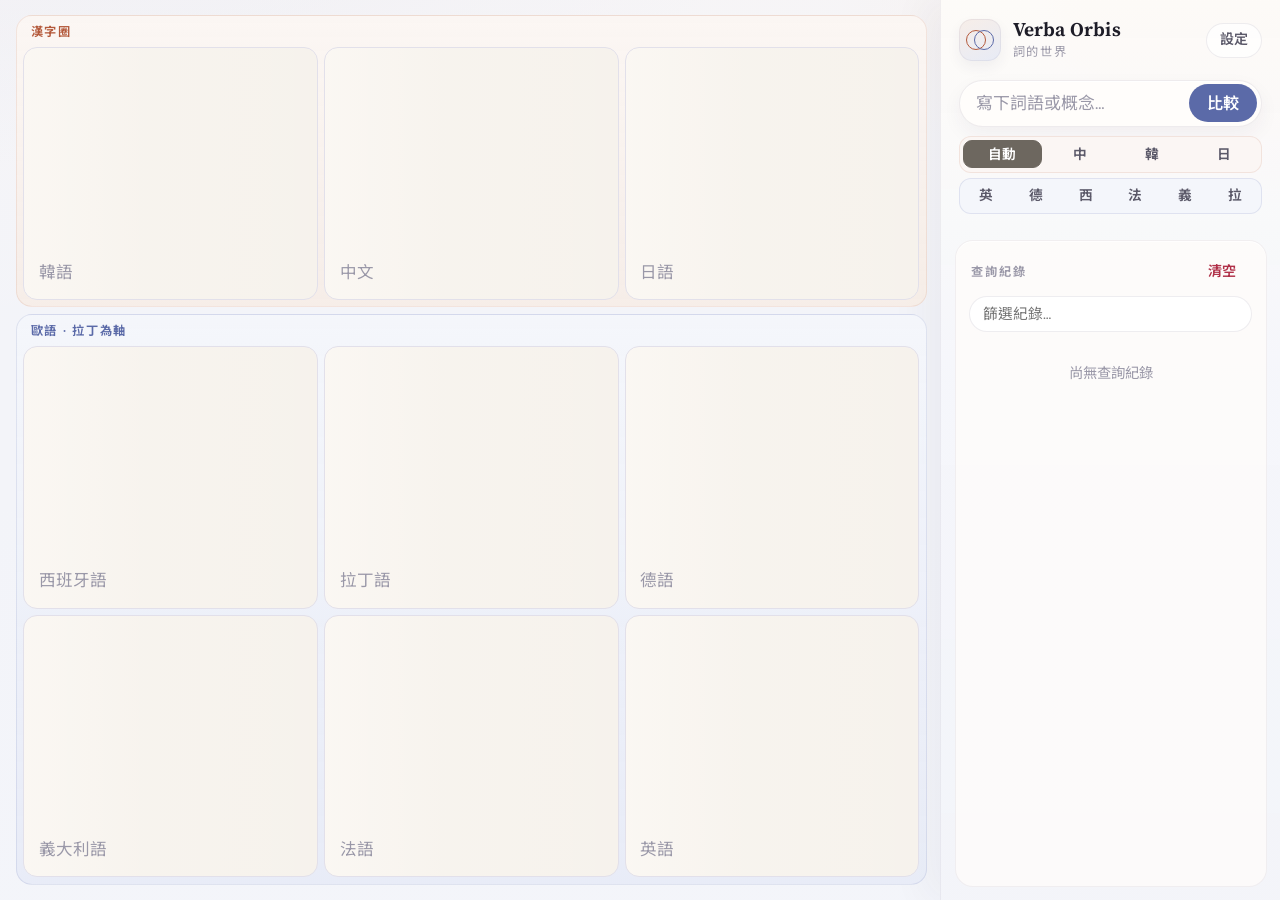
==== index.html @ c2b69187 "Add files via upload" ====
<!DOCTYPE html>
<html lang="zh-TW">
<head>
  <meta charset="UTF-8">
  <meta name="viewport" content="width=device-width, initial-scale=1.0">
  <title>Verba Orbis · 詞的世界</title>
  <meta name="description" content="輸入一個詞或概念，先鎖定義項，再對照中韓日與英德西法義。">
  <link rel="preconnect" href="https://fonts.googleapis.com">
  <link rel="preconnect" href="https://fonts.gstatic.com" crossorigin>
  <link href="https://fonts.googleapis.com/css2?family=DM+Sans:ital,opsz,wght@0,9..40,400;0,9..40,500;0,9..40,600;0,9..40,700;1,9..40,400&family=Source+Serif+4:opsz,wght@8..60,500;8..60,600;8..60,700&family=Noto+Sans+TC:wght@400;500;600;700&family=Noto+Sans+KR:wght@400;500;600&family=Noto+Sans+JP:wght@400;500;600&family=Noto+Serif+TC:wght@600;700&display=swap" rel="stylesheet">
  <link rel="stylesheet" href="css/styles.css">
</head>
<body>
  <div id="app" class="app-shell">
    <div class="workspace">
      <main class="board-pane" id="main-pane" data-stage="idle">
        <div id="empty-stage" class="empty-stage">
          <p class="empty-kicker" data-i18n="app.title">Verba Orbis</p>
          <h1 class="empty-title" data-i18n="hero.title">同一個意思，九種語言怎麼切</h1>
          <p class="empty-desc" data-i18n="hero.desc">右側寫下詞語。先鎖一個義項，再看漢字圈與歐語怎麼切。</p>
        </div>
        <div id="sense-stage" class="sense-stage"></div>
        <div id="zones" class="board">
          <section id="zone-a" class="board-cjk-wrap" aria-label="漢字圈"></section>
          <section id="zone-b" class="board-eu-wrap" aria-label="歐語"></section>
        </div>
      </main>

      <aside class="side-rail" id="history-section">
        <div class="rail-top">
          <div class="brand">
            <div class="brand-mark" aria-hidden="true"></div>
            <div class="brand-text">
              <span class="brand-title" data-i18n="app.title">Verba Orbis</span>
              <span class="brand-sub" data-i18n="app.subtitle">詞的世界</span>
            </div>
          </div>
          <button type="button" class="text-btn" id="settings-btn" data-i18n="nav.settings">設定</button>
        </div>

        <div class="rail-search">
          <div class="query-line">
            <input
              id="query-input"
              class="search-input"
              type="text"
              autocomplete="off"
              spellcheck="false"
              autocapitalize="off"
              data-i18n-placeholder="search.placeholder"
              placeholder="寫下詞語或概念…"
            >
            <button type="button" class="btn-primary" id="compare-btn" data-i18n="search.compare">比較</button>
          </div>
          <div id="lang-chips" class="lang-chips" role="toolbar" aria-label="來源語"></div>
          <p id="lang-hint" class="lang-hint hidden"></p>
          <div id="status-bar" class="status-bar" role="status"></div>
          <div id="sense-dock" class="sense-dock"></div>
        </div>

        <div class="rail-log">
          <div class="history-head">
            <h2 data-i18n="history.title">查詢紀錄</h2>
            <button type="button" class="text-btn danger" id="clear-history" data-i18n="history.clear">清空</button>
          </div>
          <input
            id="history-filter"
            class="history-filter"
            type="search"
            data-i18n-placeholder="history.filter"
            placeholder="篩選單字…"
          >
          <div id="history-list" class="history-list"></div>
        </div>
      </aside>
    </div>
  </div>

  <div id="settings-modal" class="modal-backdrop hidden" role="dialog" aria-modal="true">
    <div class="modal">
      <div class="modal-head">
        <h2 data-i18n="settings.title">設定</h2>
        <button type="button" class="text-btn" id="settings-close">關閉</button>
      </div>

      <div class="modal-section" style="margin-top:0;padding-top:0;border-top:none">
        <h3 data-i18n="settings.ai">AI（自備金鑰）</h3>
        <div class="field">
          <label data-i18n="settings.apiKey">API Key</label>
          <input id="setting-api-key" type="password" autocomplete="off" placeholder="xai-…">
          <div class="hint" data-i18n="settings.apiKeyHint">僅存在本機瀏覽器，不會上傳。</div>
        </div>
        <div class="modal-actions">
          <button type="button" class="btn-ghost" id="btn-copy-radix-key" data-i18n="settings.copyRadixKey">從 Radix Multi 複製金鑰</button>
        </div>
        <div class="field">
          <label data-i18n="settings.baseUrl">Base URL</label>
          <input id="setting-base-url" type="url" placeholder="https://api.x.ai/v1">
        </div>
        <div class="field">
          <label data-i18n="settings.model">Model</label>
          <input id="setting-model" type="text" placeholder="grok-4.6 或 grok-4.5">
          <div class="hint">xAI 常用：<code>grok-4.6</code>、<code>grok-4.5</code>。以 console.x.ai 為準。</div>
        </div>
        <div class="field">
          <label data-i18n="settings.reasoning">推理強度</label>
          <select id="setting-reasoning">
            <option value="low">低（本站預設）</option>
            <option value="medium">中</option>
            <option value="high">高</option>
            <option value="xhigh">極高</option>
          </select>
          <div class="hint" data-i18n="settings.reasoningHint">Grok 4.6 預設高推理；本站預設低，以免筆記又慢又貴。</div>
        </div>
        <div class="field">
          <label data-i18n="settings.ttsVoice">朗讀聲線（xAI TTS）</label>
          <input id="setting-tts-voice" type="text" placeholder="helios">
          <div class="hint" data-i18n="settings.ttsVoiceHint">點「朗讀」時產生語音；同字會快取。</div>
        </div>
        <div class="field">
          <label data-i18n="settings.radixUrl">Radix Multi 網址（可選）</label>
          <input id="setting-radix-url" type="url" placeholder="https://… 或相對路徑">
          <div class="hint" data-i18n="settings.radixUrlHint">填了之後，歐語／韓日卡片可跳去拆形態。第一版不改 Radix。</div>
        </div>
      </div>

      <div class="modal-section">
        <h3 data-i18n="settings.data">資料</h3>
        <p class="hint" data-i18n="settings.historyWarn">紀錄只存在本機，用久了可能變大。可匯出後再清空。</p>
        <label class="check-row">
          <input type="checkbox" id="setting-include-key">
          <span data-i18n="settings.includeKey">匯出時包含 API Key（預設關）</span>
        </label>
        <div class="modal-actions">
          <button type="button" class="btn-ghost" id="btn-export" data-i18n="settings.export">匯出 JSON</button>
          <button type="button" class="btn-ghost" id="btn-import" data-i18n="settings.import">匯入 JSON</button>
          <input id="import-file" type="file" accept="application/json,.json" class="hidden">
        </div>
      </div>

      <div class="modal-actions" style="margin-top:1.25rem">
        <button type="button" class="btn-primary" id="save-settings" style="height:2.5rem">
          <span data-i18n="settings.save">儲存設定</span>
        </button>
      </div>
    </div>
  </div>

  <div id="crop-modal" class="modal-backdrop hidden" role="dialog" aria-modal="true" aria-labelledby="crop-title">
    <div class="modal crop-sheet">
      <div class="modal-head">
        <h2 id="crop-title">裁切背景</h2>
        <button type="button" class="text-btn" id="crop-cancel" data-i18n="crop.cancel">取消</button>
      </div>
      <p class="crop-hint" id="crop-hint" data-i18n="crop.hint">拖曳選框移動，角落拖曳縮放。比例已對齊這張卡。</p>
      <div class="crop-stage" id="crop-stage">
        <img id="crop-image" alt="">
        <div class="crop-box" id="crop-box" hidden>
          <i data-handle="nw"></i>
          <i data-handle="ne"></i>
          <i data-handle="sw"></i>
          <i data-handle="se"></i>
        </div>
      </div>
      <div class="modal-actions crop-actions">
        <button type="button" class="btn-ghost" id="crop-clear" data-i18n="crop.clear">恢復預設</button>
        <button type="button" class="btn-primary" id="crop-apply" data-i18n="crop.apply">套用此裁切</button>
      </div>
    </div>
  </div>

  <script src="config.js"></script>
  <script src="js/i18n.js"></script>
  <script src="js/schema.js"></script>
  <script src="js/storage.js"></script>
  <script src="js/prompts.js"></script>
  <script src="js/ai.js"></script>
  <script src="js/tts.js"></script>
  <script src="js/ui.js"></script>
  <script src="js/crop.js"></script>
  <script src="js/app.js"></script>
</body>
</html>
---- css/styles.css ----
/* Verba Orbis — desk of language notes */

:root {
  --desk: #eef0f6;
  --bg: #f3f4f9;
  --page: #f7f8fc;
  --page-left: #fbf6f3;
  --page-right: #f4f6fb;
  --bg-elevated: #fbfcfe;
  --bg-card: #ffffff;
  --ink: #1e1d28;
  --ink-muted: #5c5a6a;
  --ink-faint: #9a98a8;
  --border: #e2e0ea;
  --border-soft: #eeedf3;
  --accent: #5b6aa8;
  --accent-soft: #e8ebf6;
  --accent-hover: #4a5894;
  --zone-a: #b45a3c;
  --zone-a-bg: #fbf6f3;
  --zone-b: #5b6aa8;
  --zone-b-bg: #f4f6fb;
  --exact: #2f6b48;
  --gap: #b03048;
  --approx: #a06828;
  --split: #6b4ca0;
  --narrower: #3d5c9a;
  --wider: #3d6b68;
  --danger: #b03048;
  --radius: 14px;
  --radius-sm: 10px;
  --rail-w: min(340px, 32vw);
  --shadow: 0 10px 30px rgba(50, 45, 80, 0.07);
  --font: "DM Sans", "Noto Sans TC", "Noto Sans KR", "Noto Sans JP", "Segoe UI", system-ui, sans-serif;
  --font-ui: var(--font);
  --font-display: "Source Serif 4", "Noto Serif TC", "Noto Sans JP", "Noto Sans KR", "PMingLiU", serif;
}

*,
*::before,
*::after {
  box-sizing: border-box;
}

html {
  scroll-behavior: smooth;
  height: 100%;
  font-size: 18px;
}

::selection {
  background: #d9def2;
  color: #1e1d28;
}

body {
  margin: 0;
  height: 100%;
  overflow: hidden;
  font-family: var(--font);
  color: var(--ink);
  background:
    radial-gradient(1200px 500px at 8% -12%, #e8ebf6 0%, transparent 55%),
    radial-gradient(900px 420px at 100% 0%, #f6ebe6 0%, transparent 50%),
    var(--bg);
  line-height: 1.55;
  -webkit-font-smoothing: antialiased;
}

button,
input,
textarea,
select {
  font: inherit;
  color: inherit;
}

button {
  cursor: pointer;
  border: none;
  background: none;
}

a {
  color: var(--accent);
  text-decoration: none;
}

a:hover {
  text-decoration: underline;
}

.app-shell {
  display: flex;
  flex-direction: column;
  height: 100%;
  width: 100%;
  margin: 0;
  overflow: hidden;
  background: transparent;
}

.workspace {
  display: flex;
  flex: 1;
  min-height: 0;
  overflow: hidden;
}

.board-pane {
  flex: 1;
  min-width: 0;
  display: flex;
  flex-direction: column;
  padding: 0.85rem 0.75rem 0.85rem 0.9rem;
  background:
    linear-gradient(180deg, rgba(251, 246, 243, 0.4) 0%, transparent 38%),
    linear-gradient(180deg, transparent 52%, rgba(244, 246, 251, 0.45) 100%);
}

.board-pane[data-stage="idle"] .empty-stage,
.board-pane[data-stage="idle"] .sense-stage,
.board-pane[data-stage="senses"] .empty-stage,
.board-pane[data-stage="senses"] .board,
.board-pane[data-stage="board"] .empty-stage,
.board-pane[data-stage="board"] .sense-stage {
  display: none;
}

.empty-stage {
  flex: 1;
  display: flex;
  flex-direction: column;
  align-items: flex-start;
  justify-content: center;
  min-height: 0;
  padding: 2.2rem 2.4rem 2.8rem;
}

.empty-kicker {
  margin: 0 0 0.85rem;
  font-size: 0.72rem;
  font-weight: 600;
  letter-spacing: 0.16em;
  text-transform: uppercase;
  color: var(--ink-faint);
}

.empty-title {
  margin: 0 0 0.8rem;
  max-width: 12.5em;
  font-family: var(--font-display);
  font-size: clamp(1.85rem, 3.5vw, 2.7rem);
  font-weight: 600;
  line-height: 1.28;
  letter-spacing: 0.01em;
}

.empty-desc {
  margin: 0;
  max-width: 26em;
  color: var(--ink-muted);
  font-size: 1rem;
  line-height: 1.7;
}

.sense-stage {
  flex: 1;
  min-height: 0;
  overflow: auto;
  padding: 1rem 1.15rem 1.35rem;
}

.sense-stage .picker-head {
  margin-bottom: 1rem;
  font-family: var(--font-display);
  font-size: clamp(1.25rem, 2vw, 1.55rem);
  font-weight: 600;
}

.sense-stage .picker-grid {
  display: grid;
  grid-template-columns: repeat(auto-fill, minmax(240px, 1fr));
  gap: 0.85rem;
}

.sense-stage .sense-gloss {
  font-family: var(--font-display);
  font-size: 1.12rem;
  font-weight: 600;
}

.board {
  flex: 1;
  min-height: 0;
  display: flex;
  flex-direction: column;
  gap: 0.4rem;
}

.board-cjk-wrap,
.board-eu-wrap {
  min-height: 0;
  display: flex;
  flex-direction: column;
  position: relative;
  padding: 0.28rem 0.35rem 0.35rem;
  border-radius: 16px;
  border: 1px solid transparent;
  overflow: hidden;
}

.board-cjk-wrap {
  flex: 1;
  background: linear-gradient(180deg, rgba(251, 246, 243, 0.96), rgba(246, 236, 229, 0.88));
  border-color: rgba(180, 90, 60, 0.12);
}

.board-eu-wrap {
  flex: 2;
  background: linear-gradient(180deg, rgba(244, 246, 251, 0.96), rgba(230, 234, 246, 0.88));
  border-color: rgba(91, 106, 168, 0.14);
}

.zone-label {
  flex-shrink: 0;
  padding: 0.1rem 0.4rem 0.28rem;
  font-size: 0.68rem;
  font-weight: 650;
  letter-spacing: 0.14em;
}

.board-cjk-wrap .zone-label {
  color: var(--zone-a);
}

.board-eu-wrap .zone-label {
  color: var(--zone-b);
}

.board-cjk-wrap .board-cjk,
.board-eu-wrap .board-eu {
  flex: 1;
  min-height: 0;
  grid-template-columns: repeat(3, 1fr);
  grid-auto-rows: 1fr;
  gap: 0.35rem;
}

.board .lang-card {
  min-height: 0;
  height: 100%;
  overflow: hidden;
  perspective: 1100px;
}

.board .empty-slot,
.board .skeleton {
  display: flex;
  align-items: flex-end;
  justify-content: flex-start;
  perspective: none;
  cursor: default;
  padding: 0.7rem 0.8rem 0.75rem;
  border: 1px solid var(--border);
  border-radius: var(--radius);
  box-shadow: none;
  background: rgba(255, 255, 255, 0.42);
}

.board .empty-slot .lang-name {
  font-size: 0.92rem;
  color: var(--ink-faint);
}

.retry-b {
  position: absolute;
  top: 0.35rem;
  right: 0.35rem;
  z-index: 2;
}

.side-rail {
  width: var(--rail-w, min(340px, 32vw));
  flex-shrink: 0;
  display: flex;
  flex-direction: column;
  min-height: 0;
  border-left: 1px solid rgba(90, 80, 110, 0.08);
  background:
    linear-gradient(180deg, rgba(253, 251, 248, 0.97) 0%, rgba(246, 247, 251, 0.95) 42%, rgba(243, 244, 249, 0.96) 100%);
  box-shadow: -16px 0 36px rgba(50, 45, 80, 0.045);
}

.rail-top {
  display: flex;
  align-items: center;
  justify-content: space-between;
  gap: 0.5rem;
  padding: 1rem 1rem 0.8rem;
}

.brand {
  display: flex;
  align-items: center;
  gap: 0.65rem;
  min-width: 0;
}

.brand-mark {
  width: 42px;
  height: 42px;
  border-radius: 13px;
  flex-shrink: 0;
  position: relative;
  background: linear-gradient(155deg, #f7eee8 0%, #e7ebf6 100%);
  box-shadow:
    inset 0 0 0 1px rgba(90, 80, 110, 0.08),
    0 6px 14px rgba(50, 45, 80, 0.06);
}

.brand-mark::before,
.brand-mark::after {
  content: "";
  position: absolute;
  top: 11px;
  width: 20px;
  height: 20px;
  border-radius: 50%;
}

.brand-mark::before {
  left: 7px;
  border: 1.5px solid var(--zone-a);
}

.brand-mark::after {
  right: 7px;
  border: 1.5px solid var(--zone-b);
}

.brand-text {
  display: flex;
  flex-direction: column;
  min-width: 0;
}

.brand-title {
  font-family: var(--font-display);
  font-size: 1.08rem;
  font-weight: 650;
  letter-spacing: 0.01em;
  line-height: 1.2;
}

.brand-sub {
  margin-top: 0.12rem;
  font-size: 0.68rem;
  letter-spacing: 0.14em;
  color: var(--ink-faint);
}

.rail-search {
  padding: 0.15rem 1rem 0.85rem;
  flex-shrink: 0;
}

.rail-search .query-line {
  display: flex;
  flex-direction: row;
  align-items: center;
  gap: 0.4rem;
  padding: 0.22rem 0.22rem 0.22rem 0.9rem;
  border-radius: 999px;
}

.rail-search .search-input {
  height: 2.1rem;
  font-size: 0.94rem;
}

.rail-search .btn-primary {
  height: 2.1rem;
  width: auto;
  flex-shrink: 0;
  padding: 0 1rem;
}

.rail-search .lang-chips {
  margin-top: 0.5rem;
}

.rail-search .sense-dock {
  margin: 0.6rem 0 0;
}

.text-btn {
  padding: 0.32rem 0.7rem;
  color: var(--ink-muted);
  font-size: 0.78rem;
  font-weight: 600;
  letter-spacing: 0.02em;
  border-radius: 999px;
  border: 1px solid transparent;
}

.rail-top .text-btn {
  border-color: rgba(90, 80, 110, 0.1);
  background: rgba(255, 255, 255, 0.7);
}

.text-btn:hover {
  color: var(--accent);
  background: var(--accent-soft);
  border-color: transparent;
}

.text-btn.danger {
  color: var(--danger);
}

.text-btn.danger:hover {
  background: #fef2f2;
}

.query-line {
  display: flex;
  align-items: center;
  gap: 0.65rem;
  width: 100%;
  padding: 0.35rem 0.35rem 0.35rem 0.9rem;
  background: #fffdfb;
  border: 1px solid rgba(90, 80, 110, 0.1);
  border-radius: 999px;
  box-shadow:
    inset 0 1px 0 rgba(255, 255, 255, 0.9),
    0 8px 20px rgba(50, 45, 80, 0.05);
}

.query-line:focus-within {
  border-color: rgba(91, 106, 168, 0.42);
  box-shadow: 0 0 0 3px rgba(91, 106, 168, 0.12);
}

.search-input {
  flex: 1;
  min-width: 0;
  height: 2.35rem;
  padding: 0;
  border: none;
  border-radius: 0;
  background: transparent;
  box-shadow: none;
  outline: none;
  font-size: 1.02rem;
}

.search-input:focus {
  border-color: transparent;
  box-shadow: none;
}

.search-input::placeholder {
  color: var(--ink-faint);
}

.btn-primary {
  display: inline-flex;
  align-items: center;
  justify-content: center;
  height: 2.35rem;
  padding: 0 1.1rem;
  border-radius: 999px;
  background: var(--accent);
  color: #fff;
  font-weight: 600;
  font-size: 0.9rem;
  letter-spacing: 0;
  white-space: nowrap;
}

.btn-primary:hover:not(:disabled) {
  background: var(--accent-hover);
}

.btn-primary:disabled {
  opacity: 0.55;
  cursor: not-allowed;
}

.btn-ghost {
  display: inline-flex;
  align-items: center;
  gap: 0.35rem;
  padding: 0.4rem 0.75rem;
  border-radius: 999px;
  color: var(--ink-muted);
  font-size: 0.85rem;
  border: 1px solid var(--border);
  background: var(--bg-card);
}

.btn-ghost:hover {
  background: var(--border-soft);
  color: var(--ink);
}

.btn-danger {
  color: var(--danger);
  border-color: #fecaca;
}

.btn-danger:hover {
  background: #fef2f2;
  color: var(--danger);
}

.lang-chips {
  margin-top: 0.5rem;
}

.chip-board {
  display: flex;
  flex-direction: column;
  gap: 0.28rem;
}

.chip-row {
  display: grid;
  gap: 0.22rem;
  padding: 0.18rem;
  border-radius: 12px;
  border: 1px solid transparent;
}

.chip-row-cjk {
  grid-template-columns: 1.15fr repeat(3, 1fr);
  background: rgba(251, 246, 243, 0.92);
  border-color: rgba(180, 90, 60, 0.12);
}

.chip-row-eu {
  grid-template-columns: repeat(6, 1fr);
  background: rgba(244, 246, 251, 0.92);
  border-color: rgba(91, 106, 168, 0.14);
}

.chip {
  display: inline-flex;
  align-items: center;
  justify-content: center;
  width: 100%;
  min-width: 0;
  padding: 0.34rem 0.12rem;
  border-radius: 9px;
  font-size: 0.76rem;
  font-weight: 650;
  line-height: 1;
  color: var(--ink-muted);
  background: transparent;
  border: 1px solid transparent;
}

.chip-auto {
  letter-spacing: 0.04em;
}

.chip:hover {
  color: var(--ink);
  background: rgba(255, 255, 255, 0.55);
}

.chip.active {
  background: var(--accent);
  color: #fff;
  border-color: var(--accent);
}

.chip-row-cjk .chip.active:not(.chip-auto) {
  background: var(--zone-a);
  border-color: var(--zone-a);
}

.chip-row-cjk .chip-auto.active {
  background: #6d675f;
  border-color: #6d675f;
}

.lang-hint {
  margin: 0.45rem 0 0;
  font-size: 0.78rem;
  color: var(--approx);
}

.status-bar {
  min-height: 0;
  margin: 0.55rem 0 0;
  font-size: 0.8rem;
  line-height: 1.4;
  color: var(--ink-muted);
}

.status-bar:empty {
  display: none;
  margin: 0;
}

.status-bar.error {
  color: var(--danger);
}

.status-bar.success {
  color: var(--accent);
}

.spinner {
  display: inline-block;
  width: 0.9rem;
  height: 0.9rem;
  border: 2px solid var(--border);
  border-top-color: var(--accent);
  border-radius: 50%;
  animation: spin 0.7s linear infinite;
  vertical-align: -0.15em;
  margin-right: 0.35rem;
}

@keyframes spin {
  to { transform: rotate(360deg); }
}

.sense-dock {
  flex-shrink: 0;
}

.picker-head {
  font-size: 0.9rem;
  font-weight: 600;
  margin-bottom: 0.65rem;
}

.picker-grid {
  display: grid;
  gap: 0.7rem;
}

.sense-card {
  background: var(--bg-card);
  border: 1px solid var(--border);
  border-radius: var(--radius);
  padding: 1rem 1.05rem 1.05rem;
  box-shadow: var(--shadow);
  display: flex;
  flex-direction: column;
  gap: 0.35rem;
  cursor: pointer;
}

.sense-card.highlight {
  border-color: var(--accent);
  box-shadow: 0 0 0 3px rgba(61, 74, 138, 0.12);
}

.sense-meta {
  font-size: 0.72rem;
  color: var(--ink-faint);
  letter-spacing: 0.03em;
}

.sense-gloss {
  font-weight: 600;
  line-height: 1.4;
}

.sense-note {
  font-size: 0.82rem;
  color: var(--ink-muted);
  line-height: 1.45;
}

.sense-pick {
  height: 2.2rem;
  margin-top: 0.45rem;
  font-size: 0.8rem;
}

.lock-chip {
  display: flex;
  flex-direction: column;
  align-items: stretch;
  gap: 0.45rem;
  padding: 0.65rem 0.75rem 0.7rem;
  background: #fffdfb;
  border: 1px solid rgba(91, 106, 168, 0.16);
  border-radius: 14px;
  box-shadow: 0 8px 18px rgba(50, 45, 80, 0.04);
}

.lock-copy {
  display: flex;
  flex-direction: column;
  gap: 0.18rem;
  min-width: 0;
}

.lock-kicker {
  font-size: 0.64rem;
  font-weight: 650;
  letter-spacing: 0.12em;
  color: var(--zone-b);
}

.lock-gloss {
  font-family: var(--font-display);
  font-size: 0.92rem;
  font-weight: 600;
  line-height: 1.35;
  color: var(--ink);
}

.lock-actions {
  display: flex;
  gap: 0.35rem;
}

.lock-actions .btn-ghost {
  flex: 1;
  justify-content: center;
  font-size: 0.76rem;
  padding: 0.32rem 0.5rem;
}

.card-grid {
  display: grid;
  gap: 0.75rem;
}

.board-cjk,
.board-eu {
  grid-template-columns: repeat(3, 1fr);
}

.lang-card.hub .card-face {
  box-shadow: 0 0 0 1.5px rgba(91, 106, 168, 0.34), var(--shadow);
  background: rgba(247, 248, 253, 0.96);
}

.lang-card {
  position: relative;
  background: transparent;
  border: none;
  border-radius: var(--radius);
  padding: 0;
  box-shadow: none;
  min-width: 0;
  cursor: pointer;
  animation: cardIn 0.38s ease both;
}

.lang-card.is-flipped {
  z-index: 2;
}

.card-flip {
  position: relative;
  width: 100%;
  height: 100%;
  transform-style: preserve-3d;
  transition: transform 0.62s cubic-bezier(0.22, 0.7, 0.25, 1);
}

.lang-card.is-flipped .card-flip {
  transform: rotateY(180deg);
}

.lang-card:focus {
  outline: none;
}

.lang-card:focus-visible .card-face {
  box-shadow: 0 0 0 2px rgba(91, 106, 168, 0.55), var(--shadow);
}

.lang-card:hover:not(.empty-slot):not(.skeleton):not(.is-flipped) .card-front {
  border-color: rgba(91, 106, 168, 0.32);
}

.card-face {
  position: absolute;
  inset: 0;
  backface-visibility: hidden;
  -webkit-backface-visibility: hidden;
  border-radius: var(--radius);
  border: 1px solid var(--border);
  background: rgba(255, 255, 255, 0.9);
  box-shadow: var(--shadow);
  padding: 0.7rem 0.8rem 0.75rem;
}

.card-front {
  display: flex;
  flex-direction: column;
  transform: rotateY(0deg);
  padding: 0.7rem 0.75rem 0.75rem;
  background:
    linear-gradient(180deg, rgba(255, 255, 255, 0.98) 0%, rgba(248, 249, 253, 0.94) 100%);
}

.board-cjk-wrap .card-front {
  background:
    linear-gradient(165deg, #fffefc 0%, #fbf4ef 100%);
}

.board-eu-wrap .card-front {
  background:
    linear-gradient(165deg, #fdfefe 0%, #eef1f9 100%);
}

.lang-card.has-custom-bg .card-front,
.lang-card.has-custom-bg.empty-slot,
.lang-card.has-custom-bg.skeleton {
  background-color: #f6f2ec;
  background-image:
    linear-gradient(90deg, rgba(255, 252, 249, 0.52) 0%, rgba(255, 252, 249, 0.16) 40%, rgba(255, 255, 255, 0.02) 100%),
    var(--card-bg);
  background-position: left top, center center;
  background-size: auto, cover;
  background-repeat: no-repeat;
}

.lang-card.drop-target {
  z-index: 3;
}

.lang-card.drop-target::after {
  content: "放開以更換背景";
  position: absolute;
  inset: 0;
  z-index: 6;
  display: flex;
  align-items: center;
  justify-content: center;
  padding: 0.6rem;
  border-radius: var(--radius);
  background: rgba(61, 74, 138, 0.42);
  color: #fff;
  font-size: 0.92rem;
  font-weight: 650;
  letter-spacing: 0.04em;
  text-align: center;
  pointer-events: none;
}

.lang-card.drop-target .card-face {
  border-color: var(--accent);
  box-shadow: 0 0 0 2px rgba(91, 106, 168, 0.45);
}

.card-front-top {
  display: flex;
  align-items: center;
  justify-content: space-between;
  gap: 0.4rem;
  min-height: 1.55rem;
  flex-shrink: 0;
  padding-bottom: 0.28rem;
  border-bottom: 1px solid rgba(30, 29, 40, 0.06);
}

.lang-kicker {
  display: inline-flex;
  align-items: center;
  gap: 0.38rem;
  min-width: 0;
}

.lang-mark {
  width: 1.05rem;
  height: 1.05rem;
  flex-shrink: 0;
  display: block;
  color: currentColor;
}

.card-front-top .lang-name {
  margin: 0;
  font-size: 0.68rem;
  font-weight: 650;
  letter-spacing: 0.16em;
  color: var(--ink-faint);
}

.board-cjk-wrap .card-front-top .lang-kicker,
.board-cjk-wrap .card-front-top .lang-name {
  color: var(--zone-a);
}

.board-eu-wrap .card-front-top .lang-kicker,
.board-eu-wrap .card-front-top .lang-name {
  color: var(--zone-b);
}

.card-front-inner {
  flex: 1;
  display: flex;
  flex-direction: column;
  align-items: flex-start;
  justify-content: center;
  text-align: left;
  gap: 0.28rem;
  min-width: 0;
  min-height: 0;
  width: 100%;
  padding: 0.15rem 0.1rem 0.1rem;
}

.card-front-word {
  display: flex;
  flex-direction: column;
  align-items: flex-start;
  gap: 0.18rem;
  min-width: 0;
  width: 100%;
}

.card-front .hw {
  font-size: clamp(1.35rem, 2.15vw, 1.8rem);
  line-height: 1.18;
  letter-spacing: 0.015em;
  text-wrap: balance;
}

.card-front .hanja {
  font-size: 0.95rem;
  line-height: 1.2;
  color: var(--zone-a);
}

.card-front .card-reading {
  margin: 0.12rem 0 0;
  font-size: 0.9rem;
  font-style: italic;
  font-weight: 400;
  letter-spacing: 0.03em;
  color: var(--ink-muted);
}

.card-front-meta {
  display: flex;
  flex-wrap: wrap;
  justify-content: flex-start;
  gap: 0.28rem;
  margin-top: 0.45rem;
  max-width: 100%;
}

.meta-pill {
  display: inline-flex;
  align-items: center;
  padding: 0.14rem 0.48rem;
  border-radius: 999px;
  background: rgba(30, 29, 40, 0.05);
  color: var(--ink-muted);
  font-size: 0.72rem;
  font-weight: 600;
  letter-spacing: 0.02em;
  line-height: 1.2;
}

.board-cjk-wrap .meta-pill {
  background: rgba(180, 90, 60, 0.08);
  color: #7a4634;
}

.board-eu-wrap .meta-pill {
  background: rgba(91, 106, 168, 0.1);
  color: #445086;
}

.card-front .speak-btn {
  width: 1.55rem;
  height: 1.55rem;
  background: transparent;
  border-color: transparent;
  color: var(--ink-faint);
}

.card-front .speak-btn:hover,
.card-front .speak-btn.speaking {
  background: var(--accent-soft);
  border-color: var(--border);
  color: var(--accent);
}

.card-front .speak-btn.speaking {
  background: var(--accent);
  border-color: var(--accent);
  color: #fff;
}

.card-back {
  transform: rotateY(180deg);
  overflow: auto;
  background: #f6f3ec;
  background-image: none;
}

.card-back-inner {
  display: flex;
  flex-direction: column;
  gap: 0.35rem;
  min-height: 100%;
}

.scan-line {
  margin: 0.28rem 0 0.1rem;
  font-size: 0.92rem;
  line-height: 1.4;
  color: var(--ink);
}

.equiv-note {
  margin: 0.1rem 0 0;
  font-size: 0.86rem;
  line-height: 1.4;
  color: var(--ink-muted);
}

.essay-lead {
  margin: 0.35rem 0 0.2rem;
}

.essay-more {
  margin-top: 0.35rem;
}

.essay-more > summary {
  cursor: pointer;
  font-size: 0.78rem;
  color: var(--accent);
  list-style: none;
}

.essay-more > summary::-webkit-details-marker {
  display: none;
}

.card-top {
  display: flex;
  align-items: center;
  justify-content: space-between;
  gap: 0.4rem;
  margin-bottom: 0.25rem;
}

.lang-name {
  font-size: 0.78rem;
  color: var(--ink-faint);
  flex-shrink: 0;
}

.card-headword {
  display: flex;
  flex-wrap: wrap;
  align-items: center;
  justify-content: center;
  gap: 0.28rem 0.4rem;
}

.card-back .lang-name {
  display: block;
  margin-bottom: 0.1rem;
}

.speak-btn {
  display: inline-flex;
  align-items: center;
  justify-content: center;
  gap: 0.28rem;
  flex-shrink: 0;
  align-self: center;
  padding: 0.22rem;
  width: 1.7rem;
  height: 1.7rem;
  border-radius: 999px;
  border: 1px solid var(--border);
  background: var(--accent-soft);
  color: var(--accent);
  font-size: 0.72rem;
  font-weight: 600;
  line-height: 1;
  transition: background 0.15s ease, transform 0.12s ease, box-shadow 0.15s ease;
}

.speak-label {
  display: none;
}

.speak-btn:hover {
  filter: brightness(0.97);
  box-shadow: 0 1px 3px rgba(91, 106, 168, 0.16);
}

.speak-btn:active {
  transform: scale(0.97);
}

.speak-btn.speaking {
  background: var(--accent);
  color: #fff;
  border-color: var(--accent);
}

.speak-btn.loading {
  opacity: 0.85;
  cursor: wait;
}

.speak-btn:disabled {
  cursor: wait;
  opacity: 0.8;
}

.speak-icon {
  width: 0.85rem;
  height: 0.85rem;
  display: inline-block;
  background: currentColor;
  -webkit-mask: url("data:image/svg+xml;utf8,<svg xmlns='http://www.w3.org/2000/svg' viewBox='0 0 24 24'><path fill='black' d='M3 10v4a1 1 0 0 0 1 1h3.2l3.4 2.7a1 1 0 0 0 1.6-.8V7.1a1 1 0 0 0-1.6-.8L7.2 9H4a1 1 0 0 0-1 1zm12.5.1a2.9 2.9 0 0 1 0 3.8l1.4 1.4a4.9 4.9 0 0 0 0-6.6zm2.8-2.8a6.9 6.9 0 0 1 0 9.4l1.4 1.4a8.9 8.9 0 0 0 0-12.2z'/></svg>") center / contain no-repeat;
  mask: url("data:image/svg+xml;utf8,<svg xmlns='http://www.w3.org/2000/svg' viewBox='0 0 24 24'><path fill='black' d='M3 10v4a1 1 0 0 0 1 1h3.2l3.4 2.7a1 1 0 0 0 1.6-.8V7.1a1 1 0 0 0-1.6-.8L7.2 9H4a1 1 0 0 0-1 1zm12.5.1a2.9 2.9 0 0 1 0 3.8l1.4 1.4a4.9 4.9 0 0 0 0-6.6zm2.8-2.8a6.9 6.9 0 0 1 0 9.4l1.4 1.4a8.9 8.9 0 0 0 0-12.2z'/></svg>") center / contain no-repeat;
}

.speak-btn.loading .speak-icon {
  -webkit-mask: none;
  mask: none;
  background: transparent;
  border: 2px solid currentColor;
  border-top-color: transparent;
  border-radius: 50%;
  animation: spin 0.7s linear infinite;
}

.hw {
  font-family: var(--font-display);
  font-size: 1.42rem;
  font-weight: 650;
  line-height: 1.22;
  letter-spacing: 0.01em;
  word-break: break-word;
}

.hanja {
  font-family: var(--font-display);
  font-size: 1rem;
  color: var(--zone-a);
}

.card-reading {
  font-size: 0.92rem;
  color: var(--ink-muted);
  margin: 0.02rem 0 0.04rem;
}

.card-extra {
  font-size: 0.86rem;
  color: var(--ink-faint);
  margin: 0.08rem 0 0;
}

.card-row {
  margin: 0;
}

.card-row .k {
  display: block;
  font-size: 0.76rem;
  font-weight: 600;
  letter-spacing: 0.04em;
  color: var(--ink-faint);
  margin-bottom: 0.12rem;
}

.card-row .v {
  font-size: 0.92rem;
  line-height: 1.45;
  color: var(--ink);
  white-space: pre-wrap;
}

.ff-list {
  margin: 0;
  padding-left: 1.1rem;
}

.ff-list li {
  margin: 0.15rem 0;
}

.muted {
  color: var(--ink-faint);
  font-weight: 400;
}

.card-foot {
  margin-top: 0.28rem;
}

.radix-link {
  font-size: 0.8rem;
  color: var(--accent);
}

.zone-essay {
  margin-top: 0.95rem;
  padding-top: 0.75rem;
  border-top: 1px dashed var(--border);
}

.zone-essay h3 {
  margin: 0 0 0.4rem;
  font-size: 0.86rem;
}

.zone-essay p {
  margin: 0.35rem 0;
  font-size: 0.86rem;
  line-height: 1.6;
}

.shared-hanzi {
  font-size: 1.05rem !important;
  font-weight: 600;
}

.net-row {
  display: flex;
  flex-wrap: wrap;
  align-items: center;
  gap: 0.35rem;
  margin: 0.3rem 0;
  font-size: 0.84rem;
}

.net-row .k {
  font-size: 0.72rem;
  color: var(--ink-faint);
  min-width: 3rem;
}

.net-pill {
  padding: 0.15rem 0.5rem;
  border-radius: 999px;
  background: #fff;
  border: 1px solid var(--border);
  font-size: 0.78rem;
}

.sk-caption {
  font-size: 0.75rem;
  color: var(--ink-faint);
  margin: 0.6rem 0 0;
}

.lang-card.skeleton {
  animation: none;
}

@keyframes cardIn {
  from {
    opacity: 0;
    transform: translateY(6px);
  }
  to {
    opacity: 1;
    transform: none;
  }
}

.rail-log {
  flex: 1;
  min-height: 0;
  display: flex;
  flex-direction: column;
  margin: 0 0.75rem 0.75rem;
  padding: 0.55rem 0.4rem 0.45rem;
  background: rgba(255, 253, 250, 0.72);
  border: 1px solid rgba(90, 80, 110, 0.07);
  border-radius: 18px;
  box-shadow: inset 0 1px 0 rgba(255, 255, 255, 0.8);
}

.history-head {
  display: flex;
  align-items: center;
  justify-content: space-between;
  padding: 0.2rem 0.45rem 0.35rem;
}

.history-head h2 {
  margin: 0;
  font-size: 0.68rem;
  font-weight: 650;
  letter-spacing: 0.16em;
  color: var(--ink-faint);
}

.history-filter {
  margin: 0 0.35rem 0.45rem;
  height: 2rem;
  padding: 0 0.75rem;
  border: 1px solid rgba(90, 80, 110, 0.1);
  border-radius: 999px;
  background: rgba(255, 255, 255, 0.88);
  outline: none;
  font-size: 0.82rem;
}

.history-filter:focus {
  border-color: rgba(91, 106, 168, 0.4);
  box-shadow: 0 0 0 3px rgba(91, 106, 168, 0.1);
}

.history-list {
  flex: 1;
  overflow: auto;
  padding: 0 0.3rem 0.35rem;
}

.history-empty {
  padding: 1.2rem 0.6rem;
  font-size: 0.8rem;
  color: var(--ink-faint);
  text-align: center;
}

.history-item {
  display: flex;
  flex-direction: row;
  align-items: stretch;
  width: 100%;
  padding: 0.35rem 0.3rem 0.35rem 0.55rem;
  border-radius: 12px;
  margin-bottom: 0.22rem;
  border: 1px solid transparent;
}

.history-item:hover {
  background: #fff;
  border-color: rgba(90, 80, 110, 0.08);
}

.history-item.active {
  background: #fff;
  border-color: rgba(91, 106, 168, 0.26);
  box-shadow: 0 6px 16px rgba(50, 45, 80, 0.06);
}

.history-select {
  flex: 1;
  min-width: 0;
  display: flex;
  flex-direction: column;
  align-items: flex-start;
  text-align: left;
  padding: 0.2rem 0.35rem 0.23rem 0.1rem;
  background: transparent;
  border: none;
}

.history-delete {
  flex-shrink: 0;
  align-self: center;
  display: inline-flex;
  align-items: center;
  justify-content: center;
  width: 1.65rem;
  height: 1.65rem;
  margin-left: 0.1rem;
  padding: 0;
  border-radius: 999px;
  color: var(--ink-faint);
  font-size: 1.05rem;
  line-height: 1;
  opacity: 0.45;
}

.history-item:hover .history-delete,
.history-item:focus-within .history-delete,
.history-item.active .history-delete {
  opacity: 1;
}

.history-delete:hover,
.history-delete:focus-visible {
  color: var(--danger);
  background: #fef2f2;
}

.hi-q {
  font-family: var(--font-display);
  font-weight: 650;
  font-size: 0.95rem;
  letter-spacing: 0.01em;
  overflow-wrap: anywhere;
}

.hi-g {
  font-size: 0.74rem;
  color: var(--ink-muted);
  margin-top: 0.14rem;
  line-height: 1.35;
  overflow-wrap: anywhere;
}

@media (hover: none) {
  .history-delete {
    opacity: 0.75;
  }
}

.check-row {
  display: flex;
  align-items: center;
  gap: 0.45rem;
  font-size: 0.82rem;
  color: var(--ink-muted);
  margin: 0.4rem 0 0.6rem;
}

.check-row input {
  width: auto;
}

body.modal-open {
  overflow: hidden;
}

.modal-backdrop {
  position: fixed;
  inset: 0;
  z-index: 1000;
  display: flex;
  align-items: center;
  justify-content: center;
  padding: 1rem;
  background: rgba(28, 25, 23, 0.4);
  backdrop-filter: blur(4px);
}

.modal {
  width: 100%;
  max-width: 460px;
  max-height: min(90vh, 760px);
  overflow: auto;
  background: var(--bg-card);
  border-radius: 18px;
  box-shadow: 0 20px 50px rgba(28, 25, 23, 0.18);
  padding: 1.35rem 1.4rem 1.5rem;
}

.modal-head {
  display: flex;
  align-items: center;
  justify-content: space-between;
  margin-bottom: 1.1rem;
}

.modal-head h2 {
  margin: 0;
  font-size: 1.1rem;
}

.field {
  margin-bottom: 0.9rem;
}

.field label {
  display: block;
  margin-bottom: 0.3rem;
  font-size: 0.8rem;
  font-weight: 500;
  color: var(--ink-muted);
}

.field input,
.field select {
  width: 100%;
  padding: 0.55rem 0.75rem;
  border: 1px solid var(--border);
  border-radius: 10px;
  background: var(--bg);
  outline: none;
}

.field input:focus,
.field select:focus {
  border-color: var(--accent);
  box-shadow: 0 0 0 3px rgba(61, 74, 138, 0.1);
}

.field .hint,
.modal-section > .hint {
  margin-top: 0.3rem;
  font-size: 0.72rem;
  color: var(--ink-faint);
  line-height: 1.4;
}

.modal-section {
  margin-top: 1.15rem;
  padding-top: 1rem;
  border-top: 1px solid var(--border-soft);
}

.modal-section h3 {
  margin: 0 0 0.75rem;
  font-size: 0.8rem;
  font-weight: 600;
  letter-spacing: 0.04em;
  text-transform: uppercase;
  color: var(--ink-faint);
}

.modal-actions {
  display: flex;
  flex-wrap: wrap;
  gap: 0.5rem;
  margin-top: 0.5rem;
}

.hidden {
  display: none !important;
}

.crop-sheet {
  max-width: min(860px, 96vw);
  max-height: min(92vh, 880px);
  display: flex;
  flex-direction: column;
  overflow: hidden;
}

.crop-hint {
  margin: -0.35rem 0 0.75rem;
  font-size: 0.82rem;
  color: var(--ink-muted);
}

.crop-stage {
  position: relative;
  flex: 1;
  min-height: min(52vh, 460px);
  height: min(58vh, 520px);
  overflow: hidden;
  border-radius: 14px;
  background: #1c1917;
  touch-action: none;
  user-select: none;
}

.crop-stage img {
  position: absolute;
  display: block;
  max-width: none;
  pointer-events: none;
}

.crop-box {
  position: absolute;
  box-sizing: border-box;
  border: 2px solid #fff;
  box-shadow: 0 0 0 9999px rgba(12, 10, 9, 0.46);
  cursor: move;
  touch-action: none;
}

.crop-box i {
  position: absolute;
  width: 12px;
  height: 12px;
  background: #fff;
  border-radius: 2px;
  box-shadow: 0 0 0 1px rgba(28, 25, 23, 0.25);
}

.crop-box i[data-handle="nw"] { top: -6px; left: -6px; cursor: nwse-resize; }
.crop-box i[data-handle="ne"] { top: -6px; right: -6px; cursor: nesw-resize; }
.crop-box i[data-handle="sw"] { bottom: -6px; left: -6px; cursor: nesw-resize; }
.crop-box i[data-handle="se"] { bottom: -6px; right: -6px; cursor: nwse-resize; }

.crop-actions {
  margin-top: 1rem;
  justify-content: space-between;
}

@media (max-width: 900px) {
  .workspace {
    flex-direction: column;
  }

  .side-rail {
    width: 100%;
    max-height: 38vh;
    border-left: none;
    border-top: 1px solid var(--border);
  }

  .empty-stage {
    padding: 1.4rem 1.2rem 1.6rem;
  }

  .board-cjk-wrap .board-cjk,
  .board-eu-wrap .board-eu {
    grid-template-columns: repeat(3, 1fr);
  }
}

@media (max-width: 640px) {
  .board-cjk-wrap .board-cjk,
  .board-eu-wrap .board-eu {
    grid-template-columns: 1fr;
  }

  .sense-stage .picker-grid {
    grid-template-columns: 1fr;
  }

  .rail-search .query-line {
    padding-left: 0.7rem;
  }
}

@media (prefers-reduced-motion: reduce) {
  .lang-card,
  .spinner {
    animation: none;
  }

  .card-flip {
    transition: none;
  }
}

@media print {
  .side-rail,
  .lang-chips,
  .btn-ghost,
  .btn-primary,
  .empty-stage,
  .sense-stage {
    display: none !important;
  }

  body,
  .app-shell,
  .board-pane,
  .board {
    overflow: visible;
    height: auto;
    background: #fff;
  }

  .board-pane[data-stage="board"] .board {
    display: flex;
  }
}
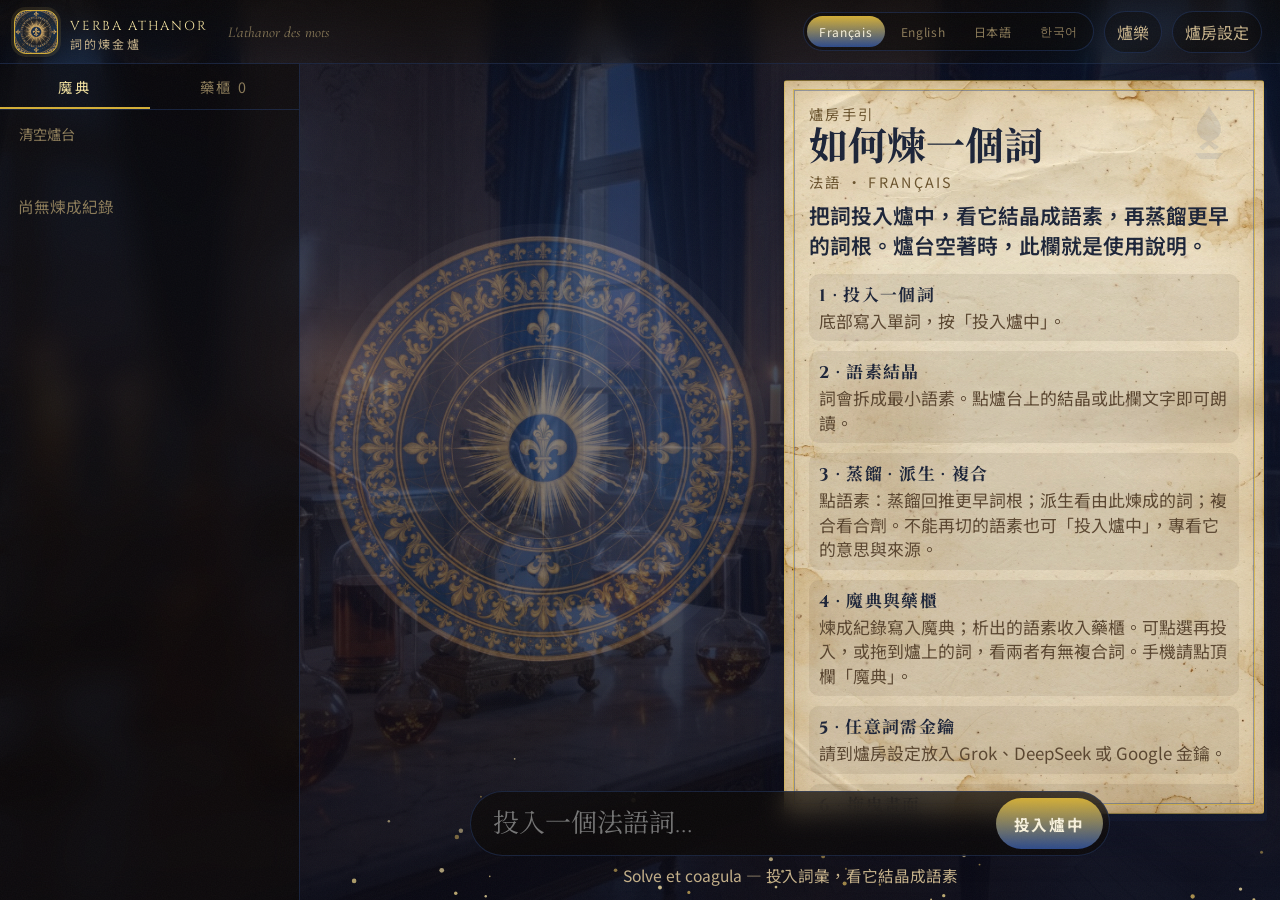
==== commit 13a1898b: "Add files via upload" ====
--- a/index.html
+++ b/index.html
@@ -2,169 +2,306 @@
 <html lang="zh-TW">
 <head>
   <meta charset="UTF-8">
-  <meta name="viewport" content="width=device-width, initial-scale=1.0">
-  <title>Verba Orbis · 詞的世界</title>
-  <meta name="description" content="輸入一個詞或概念，先鎖定義項，再對照中韓日與英德西法義。">
+  <meta name="viewport" content="width=device-width, initial-scale=1, viewport-fit=cover">
+  <title>Verba Athanor · 詞的煉金爐</title>
+  <meta name="description" content="把法語或英語詞投入煉金爐：拆成最小語素，再蒸餾更早的詞根，或看派生與複合。">
+  <link rel="icon" href="img/athanor.jpg">
   <link rel="preconnect" href="https://fonts.googleapis.com">
   <link rel="preconnect" href="https://fonts.gstatic.com" crossorigin>
-  <link href="https://fonts.googleapis.com/css2?family=DM+Sans:ital,opsz,wght@0,9..40,400;0,9..40,500;0,9..40,600;0,9..40,700;1,9..40,400&family=Source+Serif+4:opsz,wght@8..60,500;8..60,600;8..60,700&family=Noto+Sans+TC:wght@400;500;600;700&family=Noto+Sans+KR:wght@400;500;600&family=Noto+Sans+JP:wght@400;500;600&family=Noto+Serif+TC:wght@600;700&display=swap" rel="stylesheet">
+  <link href="https://fonts.googleapis.com/css2?family=Cinzel:wght@500;700&family=Cormorant+Garamond:ital,wght@0,500;0,700;1,500&family=Noto+Sans+JP:wght@400;500;600&family=Noto+Sans+KR:wght@400;500;600&family=Noto+Sans+TC:wght@400;500;600&family=Noto+Serif+JP:wght@500;700&family=Noto+Serif+KR:wght@500;700&family=Noto+Serif+TC:wght@500;700&display=swap" rel="stylesheet">
   <link rel="stylesheet" href="css/styles.css">
 </head>
 <body>
-  <div id="app" class="app-shell">
+  <div id="app" class="app theme-fleur">
+    <header class="topbar">
+      <div class="brand">
+        <div class="brand-mark" aria-hidden="true"></div>
+        <div>
+          <span class="brand-title" data-i18n="app.title">Verba Athanor</span>
+          <span class="brand-sub" data-i18n="app.subtitle">詞的煉金爐</span>
+        </div>
+        <span class="brand-tag" data-i18n="app.tag">L'athanor des mots</span>
+      </div>
+      <div class="header-actions">
+        <button type="button" class="icon-btn rail-toggle" id="rail-toggle" aria-expanded="false" data-i18n="rail.grimoire">魔典</button>
+        <button type="button" class="icon-btn" id="ambient-btn" title="爐火氛圍樂" aria-pressed="true">爐樂</button>
+        <button type="button" class="icon-btn" id="settings-btn"><span class="btn-full" data-i18n="settings.title">爐房設定</span><span class="btn-short" data-i18n="settings.short">設定</span></button>
+      </div>
+      <div id="lang-switch" class="lang-switch" role="tablist" aria-label="語言專案">
+        <button type="button" class="is-on" data-lang="fr"><span class="lang-full">Français</span><span class="lang-short">FR</span></button>
+        <button type="button" data-lang="en"><span class="lang-full">English</span><span class="lang-short">EN</span></button>
+        <button type="button" data-lang="ja"><span class="lang-full">日本語</span><span class="lang-short">JA</span></button>
+        <button type="button" data-lang="ko"><span class="lang-full">한국어</span><span class="lang-short">KO</span></button>
+      </div>
+    </header>
+
     <div class="workspace">
-      <main class="board-pane" id="main-pane" data-stage="idle">
-        <div id="empty-stage" class="empty-stage">
-          <p class="empty-kicker" data-i18n="app.title">Verba Orbis</p>
-          <h1 class="empty-title" data-i18n="hero.title">同一個意思，九種語言怎麼切</h1>
-          <p class="empty-desc" data-i18n="hero.desc">右側寫下詞語。先鎖一個義項，再看漢字圈與歐語怎麼切。</p>
-        </div>
-        <div id="sense-stage" class="sense-stage"></div>
-        <div id="zones" class="board">
-          <section id="zone-a" class="board-cjk-wrap" aria-label="漢字圈"></section>
-          <section id="zone-b" class="board-eu-wrap" aria-label="歐語"></section>
-        </div>
-      </main>
-
-      <aside class="side-rail" id="history-section">
-        <div class="rail-top">
-          <div class="brand">
-            <div class="brand-mark" aria-hidden="true"></div>
-            <div class="brand-text">
-              <span class="brand-title" data-i18n="app.title">Verba Orbis</span>
-              <span class="brand-sub" data-i18n="app.subtitle">詞的世界</span>
-            </div>
+      <div id="rail-scrim" class="rail-scrim" hidden></div>
+      <aside class="side-rail">
+        <div id="rail-tabs" class="rail-tabs">
+          <button type="button" class="is-on" data-tab="grimoire" data-i18n="rail.grimoire">魔典</button>
+          <button type="button" data-tab="cabinet">
+            <span data-i18n="rail.cabinet">藥櫃</span>
+            <span id="cabinet-count">0</span>
+          </button>
+        </div>
+        <div class="rail-tools">
+          <button type="button" class="btn-ghost" id="clear-graph" data-i18n="rail.clearGraph">清空爐台</button>
+        </div>
+        <div id="grimoire-pane" class="rail-pane">
+          <div id="grimoire-list"></div>
+        </div>
+        <div id="cabinet-pane" class="rail-pane hidden">
+          <div id="cabinet-list"></div>
+        </div>
+      </aside>
+
+      <main class="stage-wrap">
+        <div id="stage" class="stage is-idle">
+          <div class="circle-art" aria-hidden="true"></div>
+          <div class="stage-vignette"></div>
+          <canvas id="fx"></canvas>
+          <div id="world">
+            <svg id="links" xmlns="http://www.w3.org/2000/svg"></svg>
+            <div id="nodes"></div>
           </div>
-          <button type="button" class="text-btn" id="settings-btn" data-i18n="nav.settings">設定</button>
-        </div>
-
-        <div class="rail-search">
-          <div class="query-line">
+          <p id="idle-hint" class="idle-hint">Solve et coagula</p>
+          <div id="crucible" class="crucible hidden">
+            <div class="crucible-core"></div>
+            <p class="crucible-hint">Solve et coagula</p>
+          </div>
+        </div>
+
+        <aside id="inspector" class="inspector" data-skin="parchment">
+          <div class="insp-rod insp-rod-top" aria-hidden="true"></div>
+          <span class="insp-knob insp-knob-l insp-knob-t" aria-hidden="true"></span>
+          <span class="insp-knob insp-knob-r insp-knob-t" aria-hidden="true"></span>
+          <button type="button" class="insp-grab" id="insp-grab" aria-expanded="false" aria-controls="inspector-body" data-i18n-aria="inspector.sheetToggle"></button>
+          <div class="insp-silk insp-silk-top" aria-hidden="true"></div>
+          <div class="insp-mount">
+            <div id="sheet-tabs" class="sheet-tabs" role="tablist" hidden></div>
+            <div id="inspector-body" class="inspector-body"></div>
+          </div>
+          <div class="insp-silk insp-silk-bot" aria-hidden="true"></div>
+          <div class="insp-rod insp-rod-bot" aria-hidden="true"></div>
+          <span class="insp-knob insp-knob-l insp-knob-b" aria-hidden="true"></span>
+          <span class="insp-knob insp-knob-r insp-knob-b" aria-hidden="true"></span>
+        </aside>
+
+        <div class="cast-dock">
+          <form id="cast-form" class="cast-bar">
             <input
-              id="query-input"
-              class="search-input"
+              id="word-input"
               type="text"
               autocomplete="off"
               spellcheck="false"
               autocapitalize="off"
-              data-i18n-placeholder="search.placeholder"
-              placeholder="寫下詞語或概念…"
+              data-i18n-placeholder="cast.placeholder"
+              placeholder="投入一個詞…"
             >
-            <button type="button" class="btn-primary" id="compare-btn" data-i18n="search.compare">比較</button>
-          </div>
-          <div id="lang-chips" class="lang-chips" role="toolbar" aria-label="來源語"></div>
-          <p id="lang-hint" class="lang-hint hidden"></p>
-          <div id="status-bar" class="status-bar" role="status"></div>
-          <div id="sense-dock" class="sense-dock"></div>
-        </div>
-
-        <div class="rail-log">
-          <div class="history-head">
-            <h2 data-i18n="history.title">查詢紀錄</h2>
-            <button type="button" class="text-btn danger" id="clear-history" data-i18n="history.clear">清空</button>
-          </div>
-          <input
-            id="history-filter"
-            class="history-filter"
-            type="search"
-            data-i18n-placeholder="history.filter"
-            placeholder="篩選單字…"
-          >
-          <div id="history-list" class="history-list"></div>
-        </div>
-      </aside>
+            <button type="submit" class="btn-cast" id="cast-btn">
+              <span class="cast-full" data-i18n="cast.submit">投入爐中</span>
+              <span class="cast-short" data-i18n="cast.submitShort">投入</span>
+            </button>
+          </form>
+          <div id="status" class="status" role="status"></div>
+        </div>
+      </main>
     </div>
   </div>
 
-  <div id="settings-modal" class="modal-backdrop hidden" role="dialog" aria-modal="true">
-    <div class="modal">
-      <div class="modal-head">
-        <h2 data-i18n="settings.title">設定</h2>
-        <button type="button" class="text-btn" id="settings-close">關閉</button>
-      </div>
-
-      <div class="modal-section" style="margin-top:0;padding-top:0;border-top:none">
-        <h3 data-i18n="settings.ai">AI（自備金鑰）</h3>
-        <div class="field">
-          <label data-i18n="settings.apiKey">API Key</label>
-          <input id="setting-api-key" type="password" autocomplete="off" placeholder="xai-…">
-          <div class="hint" data-i18n="settings.apiKeyHint">僅存在本機瀏覽器，不會上傳。</div>
-        </div>
-        <div class="modal-actions">
-          <button type="button" class="btn-ghost" id="btn-copy-radix-key" data-i18n="settings.copyRadixKey">從 Radix Multi 複製金鑰</button>
-        </div>
-        <div class="field">
-          <label data-i18n="settings.baseUrl">Base URL</label>
-          <input id="setting-base-url" type="url" placeholder="https://api.x.ai/v1">
-        </div>
-        <div class="field">
-          <label data-i18n="settings.model">Model</label>
-          <input id="setting-model" type="text" placeholder="grok-4.6 或 grok-4.5">
-          <div class="hint">xAI 常用：<code>grok-4.6</code>、<code>grok-4.5</code>。以 console.x.ai 為準。</div>
-        </div>
-        <div class="field">
-          <label data-i18n="settings.reasoning">推理強度</label>
-          <select id="setting-reasoning">
-            <option value="low">低（本站預設）</option>
-            <option value="medium">中</option>
-            <option value="high">高</option>
-            <option value="xhigh">極高</option>
-          </select>
-          <div class="hint" data-i18n="settings.reasoningHint">Grok 4.6 預設高推理；本站預設低，以免筆記又慢又貴。</div>
-        </div>
-        <div class="field">
-          <label data-i18n="settings.ttsVoice">朗讀聲線（xAI TTS）</label>
-          <input id="setting-tts-voice" type="text" placeholder="helios">
-          <div class="hint" data-i18n="settings.ttsVoiceHint">點「朗讀」時產生語音；同字會快取。</div>
-        </div>
-        <div class="field">
-          <label data-i18n="settings.radixUrl">Radix Multi 網址（可選）</label>
-          <input id="setting-radix-url" type="url" placeholder="https://… 或相對路徑">
-          <div class="hint" data-i18n="settings.radixUrlHint">填了之後，歐語／韓日卡片可跳去拆形態。第一版不改 Radix。</div>
-        </div>
-      </div>
-
-      <div class="modal-section">
-        <h3 data-i18n="settings.data">資料</h3>
-        <p class="hint" data-i18n="settings.historyWarn">紀錄只存在本機，用久了可能變大。可匯出後再清空。</p>
-        <label class="check-row">
-          <input type="checkbox" id="setting-include-key">
-          <span data-i18n="settings.includeKey">匯出時包含 API Key（預設關）</span>
-        </label>
-        <div class="modal-actions">
-          <button type="button" class="btn-ghost" id="btn-export" data-i18n="settings.export">匯出 JSON</button>
-          <button type="button" class="btn-ghost" id="btn-import" data-i18n="settings.import">匯入 JSON</button>
-          <input id="import-file" type="file" accept="application/json,.json" class="hidden">
-        </div>
-      </div>
-
-      <div class="modal-actions" style="margin-top:1.25rem">
-        <button type="button" class="btn-primary" id="save-settings" style="height:2.5rem">
-          <span data-i18n="settings.save">儲存設定</span>
-        </button>
-      </div>
-    </div>
-  </div>
-
-  <div id="crop-modal" class="modal-backdrop hidden" role="dialog" aria-modal="true" aria-labelledby="crop-title">
-    <div class="modal crop-sheet">
-      <div class="modal-head">
-        <h2 id="crop-title">裁切背景</h2>
-        <button type="button" class="text-btn" id="crop-cancel" data-i18n="crop.cancel">取消</button>
-      </div>
-      <p class="crop-hint" id="crop-hint" data-i18n="crop.hint">拖曳選框移動，角落拖曳縮放。比例已對齊這張卡。</p>
-      <div class="crop-stage" id="crop-stage">
-        <img id="crop-image" alt="">
-        <div class="crop-box" id="crop-box" hidden>
-          <i data-handle="nw"></i>
-          <i data-handle="ne"></i>
-          <i data-handle="sw"></i>
-          <i data-handle="se"></i>
-        </div>
-      </div>
-      <div class="modal-actions crop-actions">
-        <button type="button" class="btn-ghost" id="crop-clear" data-i18n="crop.clear">恢復預設</button>
-        <button type="button" class="btn-primary" id="crop-apply" data-i18n="crop.apply">套用此裁切</button>
+  <audio id="furnace-bed" loop preload="auto" src="audio/alchemists-dawn.mp3"></audio>
+
+  <div id="toast" class="toast" role="status"></div>
+  <div id="cab-ghost" aria-hidden="true"></div>
+
+  <div id="settings-overlay" class="modal-backdrop settings-backdrop hidden" role="dialog" aria-modal="true" aria-labelledby="settings-title">
+    <div class="modal settings-modal">
+      <header class="settings-head">
+        <div class="settings-title-row">
+          <h2 id="settings-title" data-i18n="settings.title">爐房設定</h2>
+          <p class="settings-kicker" data-i18n="settings.kicker">用左側索引標籤切換各項功能</p>
+        </div>
+        <button type="button" class="icon-btn settings-x" data-settings-close data-i18n-aria="settings.close" aria-label="關閉">×</button>
+      </header>
+      <div class="settings-layout">
+        <div id="settings-tabs" class="settings-tabs" role="tablist" aria-orientation="vertical" data-i18n-aria="settings.tabsLabel" aria-label="設定分類">
+          <button type="button" class="is-on" role="tab" id="set-tab-api" aria-selected="true" aria-controls="set-pane-api" data-set-tab="api" tabindex="0">
+            <span class="set-tab-name" data-i18n="settings.tabApi">煉金爐</span>
+            <span class="set-tab-hint" data-i18n="settings.tabApiHint">供應商、金鑰與模型</span>
+          </button>
+          <button type="button" role="tab" id="set-tab-voice" aria-selected="false" aria-controls="set-pane-voice" data-set-tab="voice" tabindex="-1">
+            <span class="set-tab-name" data-i18n="settings.tabVoice">朗讀</span>
+            <span class="set-tab-hint" data-i18n="settings.tabVoiceHint">點擊朗讀與聲線</span>
+          </button>
+          <button type="button" role="tab" id="set-tab-display" aria-selected="false" aria-controls="set-pane-display" data-set-tab="display" tabindex="-1">
+            <span class="set-tab-name" data-i18n="settings.tabDisplay">畫面</span>
+            <span class="set-tab-hint" data-i18n="settings.tabDisplayHint">文字大小</span>
+          </button>
+          <button type="button" role="tab" id="set-tab-audio" aria-selected="false" aria-controls="set-pane-audio" data-set-tab="audio" tabindex="-1">
+            <span class="set-tab-name" data-i18n="settings.tabAudio">音效</span>
+            <span class="set-tab-hint" data-i18n="settings.tabAudioHint">爐樂與煉金音效</span>
+          </button>
+          <button type="button" role="tab" id="set-tab-grimoire" aria-selected="false" aria-controls="set-pane-grimoire" data-set-tab="grimoire" tabindex="-1">
+            <span class="set-tab-name" data-i18n="settings.tabGrimoire">魔典</span>
+            <span class="set-tab-hint" data-i18n="settings.tabGrimoireHint">煉成紀錄</span>
+          </button>
+        </div>
+        <div class="settings-body">
+          <section id="set-pane-api" class="settings-pane" data-set-pane="api" role="tabpanel" aria-labelledby="set-tab-api">
+            <header class="pane-head">
+              <h3 data-i18n="settings.tabApi">煉金爐</h3>
+              <p data-i18n="settings.paneApiLead">選供應商、貼上金鑰並指定模型。三家金鑰分開保存在本機，不會寫進檔案。</p>
+            </header>
+            <div class="settings-split">
+              <div class="settings-card">
+                <div class="field">
+                  <label data-i18n="settings.provider">煉金爐供應商</label>
+                  <div id="provider-row" class="provider-row" role="tablist">
+                    <button type="button" class="provider-btn is-on" data-provider="grok">Grok</button>
+                    <button type="button" class="provider-btn" data-provider="deepseek">DeepSeek</button>
+                    <button type="button" class="provider-btn" data-provider="google">Google</button>
+                  </div>
+                  <div id="provider-hint" class="hint">xAI · console.x.ai</div>
+                </div>
+                <div class="field">
+                  <label for="set-key" data-i18n="settings.apiKey">API Key</label>
+                  <input id="set-key" type="password" autocomplete="off" placeholder="xai-…">
+                  <div class="hint" data-i18n="settings.apiKeyHint">三家金鑰分開保存。只存在本機，不會寫進檔案。</div>
+                </div>
+                <div class="field field-actions">
+                  <button type="button" class="icon-btn" id="copy-radix" data-i18n="settings.copyRadix">從 Radix Multi 複製金鑰</button>
+                </div>
+              </div>
+              <div class="settings-card">
+                <div class="settings-grid">
+                  <div class="field">
+                    <label for="set-model" data-i18n="settings.model">模型</label>
+                    <input id="set-model" type="text" list="model-presets" placeholder="grok-4.6">
+                    <datalist id="model-presets"></datalist>
+                  </div>
+                  <div class="field">
+                    <label for="set-effort" data-i18n="settings.effort">推理強度</label>
+                    <select id="set-effort">
+                      <option value="low" data-i18n="settings.effortLow">低（建議）</option>
+                      <option value="medium" data-i18n="settings.effortMed">中</option>
+                      <option value="high" data-i18n="settings.effortHigh">高</option>
+                    </select>
+                  </div>
+                </div>
+                <div class="field">
+                  <label for="set-base" data-i18n="settings.baseUrl">Base URL</label>
+                  <input id="set-base" type="text" placeholder="https://api.x.ai/v1">
+                </div>
+              </div>
+            </div>
+          </section>
+          <section id="set-pane-voice" class="settings-pane hidden" data-set-pane="voice" role="tabpanel" aria-labelledby="set-tab-voice" hidden>
+            <header class="pane-head">
+              <h3 data-i18n="settings.tabVoice">朗讀</h3>
+              <p data-i18n="settings.paneVoiceLead">點爐台上的詞或語素時，可用瀏覽器聲線或 Grok TTS 朗讀。</p>
+            </header>
+            <div class="settings-split">
+              <div class="settings-card">
+                <div class="field">
+                  <label class="check-row">
+                    <input id="set-click-speak" type="checkbox" checked>
+                    <span data-i18n="settings.clickSpeak">點擊詞彙時朗讀</span>
+                  </label>
+                  <div class="hint" data-i18n="settings.clickSpeakHint">羊皮紙上的朗讀鈕仍可隨時點。</div>
+                </div>
+              </div>
+              <div class="settings-card">
+                <div class="field">
+                  <label for="set-tts-engine" data-i18n="settings.ttsEngine">朗讀引擎</label>
+                  <select id="set-tts-engine">
+                    <option value="browser" data-i18n="settings.ttsBrowser">瀏覽器聲線（依法／英／日／韓語專案）</option>
+                    <option value="grok" data-i18n="settings.ttsGrok">Grok TTS（需 xAI 金鑰）</option>
+                  </select>
+                </div>
+              </div>
+            </div>
+          </section>
+          <section id="set-pane-display" class="settings-pane hidden" data-set-pane="display" role="tabpanel" aria-labelledby="set-tab-display" hidden>
+            <header class="pane-head">
+              <h3 data-i18n="settings.tabDisplay">畫面</h3>
+              <p data-i18n="settings.paneDisplayLead">即時調整羊皮紙、語素與魔典字級，保存後記住。</p>
+            </header>
+            <div class="settings-card">
+              <div class="field">
+                <label for="set-font-scale" data-i18n="settings.fontScale">文字大小</label>
+                <div class="font-scale-row" role="group" aria-label="文字大小預設">
+                  <button type="button" class="font-preset" data-font-preset="0.85" data-i18n="settings.fontS">小</button>
+                  <button type="button" class="font-preset is-on" data-font-preset="1" data-i18n="settings.fontM">中</button>
+                  <button type="button" class="font-preset" data-font-preset="1.2" data-i18n="settings.fontL">大</button>
+                  <button type="button" class="font-preset" data-font-preset="1.4" data-i18n="settings.fontXl">特大</button>
+                </div>
+                <div class="font-scale-meter">
+                  <input id="set-font-scale" type="range" min="80" max="150" step="5" value="100">
+                  <output id="font-scale-value" for="set-font-scale">100%</output>
+                </div>
+                <div class="font-preview" aria-hidden="true">
+                  <span class="font-preview-word">incroyable</span>
+                  <span class="font-preview-gloss" data-i18n="settings.fontPreviewGloss">難以置信的 · 語素結晶</span>
+                </div>
+              </div>
+            </div>
+          </section>
+          <section id="set-pane-audio" class="settings-pane hidden" data-set-pane="audio" role="tabpanel" aria-labelledby="set-tab-audio" hidden>
+            <header class="pane-head">
+              <h3 data-i18n="settings.tabAudio">音效</h3>
+              <p data-i18n="settings.paneAudioLead">爐火氛圍樂與煉金操作音效可分開開關與調音量。</p>
+            </header>
+            <div class="settings-split">
+              <div class="settings-card">
+                <div class="field">
+                  <label class="check-row">
+                    <input id="set-ambient" type="checkbox" checked>
+                    <span data-i18n="settings.ambient">爐火氛圍樂</span>
+                  </label>
+                </div>
+                <div class="field">
+                  <label for="set-ambient-vol" data-i18n="settings.ambientVol">氛圍音量</label>
+                  <div class="vol-row">
+                    <input id="set-ambient-vol" type="range" min="0" max="100" value="55">
+                    <output id="ambient-vol-value" for="set-ambient-vol">55%</output>
+                  </div>
+                </div>
+              </div>
+              <div class="settings-card">
+                <div class="field">
+                  <label class="check-row">
+                    <input id="set-sfx" type="checkbox" checked>
+                    <span data-i18n="settings.sfx">煉金音效</span>
+                  </label>
+                </div>
+                <div class="field">
+                  <label for="set-sfx-vol" data-i18n="settings.sfxVol">音效音量</label>
+                  <div class="vol-row">
+                    <input id="set-sfx-vol" type="range" min="0" max="100" value="55">
+                    <output id="sfx-vol-value" for="set-sfx-vol">55%</output>
+                  </div>
+                </div>
+              </div>
+            </div>
+          </section>
+          <section id="set-pane-grimoire" class="settings-pane hidden" data-set-pane="grimoire" role="tabpanel" aria-labelledby="set-tab-grimoire" hidden>
+            <header class="pane-head">
+              <h3 data-i18n="settings.tabGrimoire">魔典</h3>
+              <p data-i18n="settings.paneGrimoireLead">各語言分開保存。主介面可單筆刪除；此處一次清空該語言的全部煉成紀錄。</p>
+            </header>
+            <div class="settings-card">
+              <div id="grim-lang-list" class="grim-lang-list"></div>
+              <div class="field field-actions">
+                <button type="button" class="icon-btn" id="clear-all-history" data-i18n="settings.clearAllLangs">清空全部語言</button>
+              </div>
+            </div>
+          </section>
+        </div>
+      </div>
+      <div class="modal-actions">
+        <button type="button" class="icon-btn" id="settings-close" data-settings-close data-i18n="settings.close">關閉</button>
+        <button type="button" class="btn-gold" id="settings-save" data-i18n="settings.save">保存</button>
       </div>
     </div>
   </div>
@@ -172,12 +309,19 @@
   <script src="config.js"></script>
   <script src="js/i18n.js"></script>
   <script src="js/schema.js"></script>
+  <script src="js/langs.js"></script>
   <script src="js/storage.js"></script>
   <script src="js/prompts.js"></script>
+  <script src="js/demo.js"></script>
+  <script src="js/demo-en.js"></script>
+  <script src="js/demo-ja.js"></script>
+  <script src="js/demo-ko.js"></script>
   <script src="js/ai.js"></script>
   <script src="js/tts.js"></script>
+  <script src="js/audio.js"></script>
+  <script src="js/fx.js"></script>
+  <script src="js/graph.js"></script>
   <script src="js/ui.js"></script>
-  <script src="js/crop.js"></script>
   <script src="js/app.js"></script>
 </body>
 </html>
--- a/css/styles.css
+++ b/css/styles.css
@@ -1,39 +1,30 @@
-/* Verba Orbis — desk of language notes */
-
 :root {
-  --desk: #eef0f6;
-  --bg: #f3f4f9;
-  --page: #f7f8fc;
-  --page-left: #fbf6f3;
-  --page-right: #f4f6fb;
-  --bg-elevated: #fbfcfe;
-  --bg-card: #ffffff;
-  --ink: #1e1d28;
-  --ink-muted: #5c5a6a;
-  --ink-faint: #9a98a8;
-  --border: #e2e0ea;
-  --border-soft: #eeedf3;
-  --accent: #5b6aa8;
-  --accent-soft: #e8ebf6;
-  --accent-hover: #4a5894;
-  --zone-a: #b45a3c;
-  --zone-a-bg: #fbf6f3;
-  --zone-b: #5b6aa8;
-  --zone-b-bg: #f4f6fb;
-  --exact: #2f6b48;
-  --gap: #b03048;
-  --approx: #a06828;
-  --split: #6b4ca0;
-  --narrower: #3d5c9a;
-  --wider: #3d6b68;
-  --danger: #b03048;
-  --radius: 14px;
-  --radius-sm: 10px;
-  --rail-w: min(340px, 32vw);
-  --shadow: 0 10px 30px rgba(50, 45, 80, 0.07);
-  --font: "DM Sans", "Noto Sans TC", "Noto Sans KR", "Noto Sans JP", "Segoe UI", system-ui, sans-serif;
-  --font-ui: var(--font);
-  --font-display: "Source Serif 4", "Noto Serif TC", "Noto Sans JP", "Noto Sans KR", "PMingLiU", serif;
+  --void: #080605;
+  --ink: #f3e6c8;
+  --ink-dim: #c4b089;
+  --ink-faint: #8a7a58;
+  --gold: #d4b15a;
+  --gold-hot: #f0d78c;
+  --cinnabar: #b4453a;
+  --verdigris: #4f8f78;
+  --mercury: #c9d1d8;
+  --sulfur: #d4a017;
+  --parchment: #e8d7b0;
+  --parchment-ink: #2a2118;
+  --wood: #1a1410;
+  --line: rgba(212, 177, 90, 0.28);
+  --font-ui: "Noto Sans TC", system-ui, sans-serif;
+  --font-display: "Cinzel", "Noto Serif TC", serif;
+  --font-word: "Cormorant Garamond", "Noto Serif TC", serif;
+  --rail-w: min(300px, 32vw);
+  --topbar-h: 64px;
+  --cast-h: 86px;
+  --safe-top: env(safe-area-inset-top, 0px);
+  --safe-bottom: env(safe-area-inset-bottom, 0px);
+  --fs: 1.3;
+  --insp-w: min(480px, 44vw);
+  --insp-gap: 16px;
+  --stage-cx: calc((100% - var(--insp-w) - var(--insp-gap)) / 2);
 }
 
 *,
@@ -42,35 +33,26 @@
   box-sizing: border-box;
 }
 
-html {
-  scroll-behavior: smooth;
+html,
+body {
   height: 100%;
-  font-size: 18px;
-}
-
-::selection {
-  background: #d9def2;
-  color: #1e1d28;
+  margin: 0;
+  overscroll-behavior: none;
+  -webkit-text-size-adjust: 100%;
 }
 
 body {
-  margin: 0;
-  height: 100%;
+  font-family: var(--font-ui);
+  color: var(--ink);
+  background: var(--void);
   overflow: hidden;
-  font-family: var(--font);
-  color: var(--ink);
-  background:
-    radial-gradient(1200px 500px at 8% -12%, #e8ebf6 0%, transparent 55%),
-    radial-gradient(900px 420px at 100% 0%, #f6ebe6 0%, transparent 50%),
-    var(--bg);
-  line-height: 1.55;
   -webkit-font-smoothing: antialiased;
 }
 
 button,
 input,
-textarea,
-select {
+select,
+textarea {
   font: inherit;
   color: inherit;
 }
@@ -81,1586 +63,2360 @@
   background: none;
 }
 
-a {
-  color: var(--accent);
-  text-decoration: none;
-}
-
-a:hover {
-  text-decoration: underline;
-}
-
-.app-shell {
+.hidden {
+  display: none !important;
+}
+
+.app {
+  height: 100%;
   display: flex;
   flex-direction: column;
-  height: 100%;
+  background:
+    radial-gradient(1200px 700px at 50% 40%, rgba(212, 177, 90, 0.08), transparent 55%),
+    linear-gradient(180deg, rgba(8, 6, 5, 0.62), rgba(8, 6, 5, 0.88)),
+    url("../img/lab.jpg") center / cover no-repeat;
+}
+
+.app.theme-fleur {
+  --gold: #d4af37;
+  --gold-hot: #f3e2a0;
+  --cinnabar: #6b1d2a;
+  --parchment: #efe4c8;
+  --parchment-ink: #1c2438;
+  --line: rgba(45, 74, 138, 0.38);
+  background:
+    radial-gradient(1200px 700px at 50% 38%, rgba(45, 74, 138, 0.22), transparent 55%),
+    linear-gradient(180deg, rgba(12, 16, 32, 0.48), rgba(8, 8, 16, 0.86)),
+    url("../img/fr-lab.jpg") center / cover no-repeat;
+}
+
+.app.theme-fleur .brand-mark {
+  background: #0b0908 url("../img/fr-circle.jpg") center / 160% no-repeat;
+  border-color: #d4af37;
+}
+
+.app.theme-fleur .circle-art {
+  background-image: url("../img/fr-circle.jpg");
+  opacity: 0.46;
+  mix-blend-mode: screen;
+  filter: saturate(1.2) brightness(1.05);
+}
+
+.app.theme-fleur .crucible-core {
+  background-image: url("../img/fr-circle.jpg");
+  border-color: #d4af37;
+  box-shadow: 0 0 40px rgba(45, 74, 138, 0.35), inset 0 0 30px rgba(0, 0, 0, 0.4);
+}
+
+.app.theme-fleur .lang-switch button.is-on,
+.app.theme-fleur .btn-cast {
+  background: linear-gradient(180deg, #d4af37, #2d4a8a);
+  color: #f7f1dc;
+}
+
+.app.theme-fleur .node-word {
+  border-color: #d4af37;
+}
+
+.app.theme-fleur .stage-vignette {
+  background: radial-gradient(circle at var(--stage-cx) 48%, transparent 20%, rgba(10, 12, 28, 0.58) 78%);
+}
+
+.app.theme-xian {
+  --insp-gap: 22px;
+  font-family: "Noto Sans JP", "Noto Sans TC", system-ui, sans-serif;
+  --font-ui: "Noto Sans JP", "Noto Sans TC", system-ui, sans-serif;
+  --gold: #e8c4c8;
+  --gold-hot: #fff4f0;
+  --cinnabar: #c41e3a;
+  --parchment: #fff6f2;
+  --parchment-ink: #3a1a1e;
+  --line: rgba(196, 30, 58, 0.32);
+  --font-word: "Noto Serif JP", "Noto Serif TC", serif;
+  --font-display: "Cinzel", "Noto Serif JP", serif;
+  background:
+    radial-gradient(1200px 700px at 50% 38%, rgba(196, 30, 58, 0.16), transparent 55%),
+    linear-gradient(180deg, rgba(28, 10, 16, 0.42), rgba(12, 6, 10, 0.88)),
+    url("../img/ja-lab.jpg") center / cover no-repeat;
+}
+
+.app.theme-xian .brand-mark {
+  background: #1a080c url("../img/ja-circle.jpg") center / 160% no-repeat;
+  border-color: #c41e3a;
+}
+
+.app.theme-xian .circle-art {
+  background-image: url("../img/ja-circle.jpg");
+  opacity: 0.5;
+  mix-blend-mode: screen;
+  filter: saturate(1.12) brightness(1.04);
+}
+
+.app.theme-xian .crucible-core {
+  background-image: url("../img/ja-circle.jpg");
+  border-color: #c41e3a;
+  box-shadow: 0 0 40px rgba(196, 30, 58, 0.32), inset 0 0 30px rgba(0, 0, 0, 0.4);
+}
+
+.app.theme-xian .lang-switch button.is-on,
+.app.theme-xian .btn-cast {
+  background: linear-gradient(180deg, #f4e6e4, #c41e3a);
+  color: #2a0c12;
+}
+
+.app.theme-xian .node-word {
+  border-color: #e8c4c8;
+}
+
+.app.theme-xian .node-morph.kind-han {
+  border-color: #c41e3a;
+}
+
+.app.theme-xian .stage-vignette {
+  background: radial-gradient(circle at var(--stage-cx) 48%, transparent 20%, rgba(18, 8, 12, 0.6) 78%);
+}
+
+.app.theme-seowon {
+  --insp-gap: 22px;
+  font-family: "Noto Sans KR", "Noto Sans TC", system-ui, sans-serif;
+  --font-ui: "Noto Sans KR", "Noto Sans TC", system-ui, sans-serif;
+  --gold: #c4a35a;
+  --gold-hot: #efe3c4;
+  --cinnabar: #9b2c2c;
+  --parchment: #f3ead8;
+  --parchment-ink: #1c2438;
+  --line: rgba(61, 72, 139, 0.35);
+  --font-word: "Noto Serif KR", "Noto Serif TC", serif;
+  --font-display: "Cinzel", "Noto Serif KR", serif;
+  background:
+    radial-gradient(1200px 700px at 50% 38%, rgba(61, 72, 139, 0.16), transparent 55%),
+    linear-gradient(180deg, rgba(10, 12, 22, 0.5), rgba(8, 9, 16, 0.86)),
+    url("../img/seowon-lab.jpg") center / cover no-repeat;
+}
+
+.app.theme-seowon .brand-mark {
+  background: #0b0908 url("../img/seowon-jar.jpg") center 42% / 145% no-repeat;
+  border-color: #c4a35a;
+}
+
+.app.theme-seowon .circle-art {
+  background-image: url("../img/seowon-circle.jpg");
+  opacity: 0.48;
+  mix-blend-mode: screen;
+}
+
+.app.theme-seowon .crucible-core {
+  background-image: url("../img/seowon-jar.jpg");
+  border-color: #c4a35a;
+  box-shadow: 0 0 40px rgba(239, 227, 196, 0.22), inset 0 0 30px rgba(0, 0, 0, 0.4);
+}
+
+.app.theme-seowon .lang-switch button.is-on,
+.app.theme-seowon .btn-cast {
+  background: linear-gradient(180deg, #d4b56a, #7a4a2a);
+  color: #1a1208;
+}
+
+.app.theme-seowon .node-word {
+  border-color: #c4a35a;
+}
+
+.app::after {
+  content: "";
+  pointer-events: none;
+  position: fixed;
+  inset: 0;
+  opacity: 0.07;
+  background-image: url("data:image/svg+xml,%3Csvg xmlns='http://www.w3.org/2000/svg' width='140' height='140'%3E%3Cfilter id='n'%3E%3CfeTurbulence type='fractalNoise' baseFrequency='.8' numOctaves='4' stitchTiles='stitch'/%3E%3C/filter%3E%3Crect width='100%25' height='100%25' filter='url(%23n)' opacity='.55'/%3E%3C/svg%3E");
+  z-index: 8;
+}
+
+.topbar {
+  height: var(--topbar-h);
+  display: grid;
+  grid-template-columns: auto minmax(0, 1fr) auto;
+  grid-template-areas: "brand langs actions";
+  align-items: center;
+  gap: 10px;
+  padding: 0 18px 0 14px;
+  overflow: hidden;
+  border-bottom: 1px solid var(--line);
+  background: linear-gradient(180deg, rgba(12, 9, 7, 0.72), rgba(12, 9, 7, 0.35));
+  backdrop-filter: blur(10px);
+  z-index: 4;
+}
+
+.brand {
+  display: flex;
+  align-items: center;
+  gap: 12px;
+  grid-area: brand;
+}
+
+.brand-mark {
+  width: 44px;
+  height: 44px;
+  border-radius: 12px;
+  border: 1px solid var(--gold);
+  background: #0b0908 url("../img/athanor.jpg") center 38% / 160% no-repeat;
+  box-shadow: 0 0 0 3px rgba(212, 177, 90, 0.12), 0 8px 20px rgba(0, 0, 0, 0.4);
+}
+
+.brand-title {
+  font-family: var(--font-display);
+  letter-spacing: 0.14em;
+  font-size: 13px;
+  text-transform: uppercase;
+  color: var(--gold-hot);
+}
+
+.brand-sub {
+  display: block;
+  font-size: 12px;
+  color: var(--ink-dim);
+  letter-spacing: 0.18em;
+}
+
+.brand-tag {
+  margin-left: 8px;
+  font-family: var(--font-word);
+  font-style: italic;
+  color: var(--ink-faint);
+  font-size: 15px;
+}
+
+.header-actions {
+  display: flex;
+  align-items: center;
+  justify-content: flex-end;
+  gap: 10px;
+  grid-area: actions;
+}
+
+.lang-switch {
+  display: flex;
+  flex-wrap: nowrap;
+  justify-content: flex-end;
+  justify-self: end;
+  gap: 4px;
+  padding: 3px;
+  border: 1px solid var(--line);
+  border-radius: 999px;
+  background: rgba(12, 9, 7, 0.45);
+  grid-area: langs;
+  min-width: 0;
+}
+
+.lang-switch button {
+  padding: 6px 12px;
+  border-radius: 999px;
+  font-size: 12px;
+  letter-spacing: 0.06em;
+  color: var(--ink-faint);
+}
+
+.lang-switch button.is-on {
+  color: #1a1208;
+  background: linear-gradient(180deg, #e2c36a, #b8862f);
+}
+
+.icon-btn {
+  display: inline-flex;
+  align-items: center;
+  gap: 8px;
+  padding: 8px 12px;
+  border: 1px solid var(--line);
+  border-radius: 999px;
+  color: var(--ink-dim);
+  background: rgba(12, 9, 7, 0.45);
+}
+
+.icon-btn:hover {
+  color: var(--gold-hot);
+  border-color: var(--gold);
+}
+
+.icon-btn.is-muted {
+  color: var(--ink-faint);
+  opacity: 0.7;
+}
+
+input[type='range'] {
   width: 100%;
-  margin: 0;
-  overflow: hidden;
-  background: transparent;
+  accent-color: var(--gold);
 }
 
 .workspace {
-  display: flex;
   flex: 1;
   min-height: 0;
+  display: grid;
+  grid-template-columns: var(--rail-w) 1fr;
+}
+
+.stage-wrap {
+  position: relative;
+  min-width: 0;
+}
+
+.stage {
+  position: absolute;
+  inset: 0;
   overflow: hidden;
-}
-
-.board-pane {
-  flex: 1;
-  min-width: 0;
+  cursor: grab;
+  touch-action: none;
+}
+
+.stage:active {
+  cursor: grabbing;
+}
+
+.stage-vignette {
+  position: absolute;
+  inset: 0;
+  pointer-events: none;
+  background: radial-gradient(circle at var(--stage-cx) 48%, transparent 20%, rgba(8, 6, 5, 0.55) 78%);
+  z-index: 1;
+}
+
+.circle-art {
+  position: absolute;
+  left: var(--stage-cx);
+  top: 46%;
+  width: min(720px, 72vmin, calc(100% - var(--insp-w) - var(--insp-gap) - 32px));
+  aspect-ratio: 1;
+  height: auto;
+  transform: translate(-50%, -50%);
+  background: url("../img/circle.jpg") center / contain no-repeat;
+  opacity: 0.32;
+  mix-blend-mode: screen;
+  animation: spin 90s linear infinite;
+  pointer-events: none;
+  z-index: 0;
+  filter: saturate(1.15);
+  border-radius: 50%;
+  -webkit-mask-image: radial-gradient(closest-side, #000 99.5%, transparent 100%);
+  mask-image: radial-gradient(closest-side, #000 99.5%, transparent 100%);
+}
+
+.stage.is-casting .circle-art {
+  opacity: 0.62;
+  animation-duration: 7s;
+  filter: saturate(1.45) brightness(1.12);
+}
+
+.stage.is-idle .circle-art {
+  opacity: 0.4;
+}
+
+@keyframes spin {
+  to {
+    transform: translate(-50%, -50%) rotate(360deg);
+  }
+}
+
+#fx {
+  position: absolute;
+  inset: 0;
+  width: 100%;
+  height: 100%;
+  pointer-events: none;
+  z-index: 2;
+}
+
+#world {
+  position: absolute;
+  width: 4000px;
+  height: 4000px;
+  left: 0;
+  top: 0;
+  transform-origin: 0 0;
+  z-index: 3;
+}
+
+#links {
+  position: absolute;
+  inset: 0;
+  overflow: visible;
+  pointer-events: none;
+}
+
+.link {
+  fill: none;
+  stroke: rgba(240, 215, 140, 0.55);
+  stroke-width: 1.6;
+  stroke-linecap: round;
+}
+
+.link-distill {
+  stroke: rgba(121, 168, 196, 0.7);
+}
+
+.link-derive {
+  stroke: rgba(212, 160, 23, 0.75);
+}
+
+.link-compound {
+  stroke: rgba(79, 143, 120, 0.75);
+}
+
+#nodes {
+  position: absolute;
+  inset: 0;
+  pointer-events: none;
+}
+
+.node {
+  position: absolute;
+  transform: translate(-50%, -50%) scale(calc(0.72 + 0.28 * var(--enter, 1)));
+  opacity: var(--enter, 1);
   display: flex;
   flex-direction: column;
-  padding: 0.85rem 0.75rem 0.85rem 0.9rem;
+  align-items: center;
+  justify-content: center;
+  gap: 2px;
+  padding: 10px 12px;
+  text-align: center;
+  color: var(--parchment);
+  cursor: pointer;
+  pointer-events: auto;
+  filter: drop-shadow(0 10px 18px rgba(0, 0, 0, 0.45));
+}
+
+.stage.is-panning {
+  cursor: grabbing;
+}
+
+.node-form {
+  font-family: var(--font-word);
+  font-weight: 700;
+  line-height: 1.05;
+}
+
+.node-kicker,
+.node-principle,
+.node-sub {
+  font-size: calc(10px * var(--fs));
+  letter-spacing: 0.12em;
+  text-transform: uppercase;
+  color: var(--ink-dim);
+}
+
+.node-morph .node-sub {
+  text-transform: none;
+  letter-spacing: 0;
+  font-size: calc(11px * var(--fs));
+  max-width: calc(96px * var(--fs));
+  white-space: normal;
+  line-height: 1.25;
+  color: var(--parchment);
+}
+
+.node-word {
+  min-width: calc(168px * var(--fs));
+  min-height: calc(92px * var(--fs));
+  border-radius: 18px;
   background:
-    linear-gradient(180deg, rgba(251, 246, 243, 0.4) 0%, transparent 38%),
-    linear-gradient(180deg, transparent 52%, rgba(244, 246, 251, 0.45) 100%);
-}
-
-.board-pane[data-stage="idle"] .empty-stage,
-.board-pane[data-stage="idle"] .sense-stage,
-.board-pane[data-stage="senses"] .empty-stage,
-.board-pane[data-stage="senses"] .board,
-.board-pane[data-stage="board"] .empty-stage,
-.board-pane[data-stage="board"] .sense-stage {
-  display: none;
-}
-
-.empty-stage {
-  flex: 1;
+    linear-gradient(180deg, rgba(243, 230, 200, 0.1), transparent 40%),
+    radial-gradient(circle at 50% 0%, rgba(240, 215, 140, 0.18), transparent 55%),
+    #16110c;
+  border: 1px solid var(--gold);
+  box-shadow: 0 0 0 4px rgba(212, 177, 90, 0.12), inset 0 0 30px rgba(212, 177, 90, 0.08);
+}
+
+.node-word .node-form {
+  font-size: calc(28px * var(--fs));
+  color: var(--gold-hot);
+}
+
+.node-morph {
+  width: calc(116px * var(--fs));
+  height: calc(116px * var(--fs));
+  border-radius: 50%;
+  background:
+    radial-gradient(circle at 35% 30%, #4a3a28, #140f0c 72%);
+  border: 1.5px solid var(--gold);
+}
+
+.node-morph .node-form {
+  font-size: calc(20px * var(--fs));
+  color: var(--parchment);
+}
+
+.node-morph.kind-pfx {
+  border-color: var(--mercury);
+}
+.node-morph.kind-root {
+  border-color: var(--gold-hot);
+  box-shadow: 0 0 24px rgba(240, 215, 140, 0.25);
+}
+.node-morph.kind-sfx {
+  border-color: var(--sulfur);
+}
+.node-morph.kind-cf {
+  border-color: var(--verdigris);
+}
+
+.node-root,
+.node-family {
+  min-width: calc(132px * var(--fs));
+  border-radius: 14px;
+  background: rgba(20, 15, 12, 0.92);
+  border: 1px solid rgba(232, 215, 176, 0.35);
+}
+
+.node-root .node-form,
+.node-family .node-form {
+  font-size: calc(18px * var(--fs));
+  color: var(--parchment);
+}
+
+.node:hover,
+.node.is-selected {
+  border-color: var(--gold-hot);
+  box-shadow: 0 0 0 3px rgba(240, 215, 140, 0.28), 0 0 28px rgba(240, 215, 140, 0.22);
+  z-index: 4;
+}
+
+.node.is-drop-target {
+  border-color: var(--verdigris);
+  box-shadow: 0 0 0 4px rgba(79, 143, 120, 0.5), 0 0 32px rgba(79, 143, 120, 0.4);
+  z-index: 5;
+}
+
+.node-morph.from-cabinet {
+  border-style: dashed;
+  box-shadow: 0 0 18px rgba(79, 143, 120, 0.28);
+}
+
+.stage.is-cabinet-drag .node {
+  box-shadow: 0 0 0 2px rgba(79, 143, 120, 0.22);
+}
+
+.node.is-speaking,
+.speak-word.is-speaking,
+.speak-line.is-speaking,
+.path-form.is-speaking,
+.rail-item.is-speaking,
+.rail-open.is-speaking,
+.ex-chip.is-speaking {
+  box-shadow: 0 0 0 3px rgba(240, 215, 140, 0.45), 0 0 28px rgba(240, 215, 140, 0.35);
+  animation: speak-pulse 0.9s ease-in-out infinite;
+}
+
+@keyframes speak-pulse {
+  50% {
+    filter: brightness(1.12);
+  }
+}
+
+.speak-word,
+.speak-line,
+.path-form,
+.roster-form {
+  color: inherit;
+  background: none;
+  border: 0;
+  padding: 0;
+  text-align: inherit;
+  cursor: pointer;
+}
+
+.speak-word,
+.speak-line {
+  font: inherit;
+}
+
+.speak-word::after,
+.speak-line::after,
+.path-form::after,
+.roster-form::after {
+  content: " ♪";
+  font-size: 0.55em;
+  color: #8a6230;
+  letter-spacing: 0;
+  font-family: var(--font-ui);
+}
+
+.check-row {
+  display: flex;
+  align-items: center;
+  gap: 8px;
+  text-transform: none;
+  letter-spacing: 0;
+  font-size: calc(13px * var(--fs));
+  color: var(--ink-dim);
+}
+
+.field label.check-row {
+  text-transform: none;
+  letter-spacing: 0;
+  font-size: calc(14px * var(--fs));
+  color: var(--ink);
+}
+
+.check-row input {
+  width: auto;
+}
+
+.font-scale-row {
+  display: grid;
+  grid-template-columns: repeat(4, minmax(0, 1fr));
+  gap: 6px;
+}
+
+.font-preset {
+  padding: 8px 4px;
+  border-radius: 10px;
+  border: 1px solid var(--line);
+  background: #0c0a08;
+  color: var(--ink-dim);
+  letter-spacing: 0.08em;
+  font-size: calc(12px * var(--fs));
+}
+
+.font-preset:hover {
+  color: var(--gold-hot);
+  border-color: var(--gold);
+}
+
+.font-preset.is-on {
+  color: var(--gold-hot);
+  border-color: var(--gold);
+  box-shadow: inset 0 0 0 1px var(--gold), 0 0 16px rgba(212, 177, 90, 0.12);
+}
+
+.font-scale-meter {
+  display: grid;
+  grid-template-columns: 1fr auto;
+  align-items: center;
+  gap: 10px;
+}
+
+.font-scale-meter output {
+  font-variant-numeric: tabular-nums;
+  color: var(--gold-hot);
+  min-width: 3.4em;
+  text-align: right;
+  font-size: calc(13px * var(--fs));
+}
+
+.crucible {
+  position: absolute;
+  left: var(--stage-cx);
+  top: 44%;
+  transform: translate(-50%, -50%);
+  width: min(220px, 42vw);
+  z-index: 3;
+  text-align: center;
+  pointer-events: none;
+}
+
+.crucible-core {
+  width: 160px;
+  height: 160px;
+  margin: 0 auto 10px;
+  border-radius: 50%;
+  background: url("../img/athanor.jpg") center 42% / 180% no-repeat;
+  border: 1px solid var(--gold);
+  box-shadow: 0 0 40px rgba(196, 92, 74, 0.18), inset 0 0 30px rgba(0, 0, 0, 0.4);
+}
+
+.crucible.is-hot .crucible-core {
+  box-shadow: 0 0 50px rgba(240, 215, 140, 0.45);
+}
+
+.crucible-hint {
+  margin: 0;
+  font-family: var(--font-word);
+  font-style: italic;
+  color: var(--ink-dim);
+  letter-spacing: 0.08em;
+  font-size: calc(15px * var(--fs));
+}
+
+.inspector {
+  --insp-rule: rgba(90, 62, 32, 0.38);
+  --insp-rule-inner: rgba(90, 62, 32, 0.22);
+  position: absolute;
+  right: var(--insp-gap);
+  left: auto;
+  top: 16px;
+  bottom: 86px;
+  width: var(--insp-w);
+  max-height: none;
+  overflow: visible;
+  z-index: 5;
+  padding: 0;
+  border-radius: 0;
+  background: transparent;
+  color: var(--parchment-ink);
+  box-shadow: none;
+  border: 0;
   display: flex;
   flex-direction: column;
-  align-items: flex-start;
-  justify-content: center;
-  min-height: 0;
-  padding: 2.2rem 2.4rem 2.8rem;
-}
-
-.empty-kicker {
-  margin: 0 0 0.85rem;
-  font-size: 0.72rem;
-  font-weight: 600;
-  letter-spacing: 0.16em;
-  text-transform: uppercase;
-  color: var(--ink-faint);
-}
-
-.empty-title {
-  margin: 0 0 0.8rem;
-  max-width: 12.5em;
-  font-family: var(--font-display);
-  font-size: clamp(1.85rem, 3.5vw, 2.7rem);
-  font-weight: 600;
-  line-height: 1.28;
-  letter-spacing: 0.01em;
-}
-
-.empty-desc {
-  margin: 0;
-  max-width: 26em;
-  color: var(--ink-muted);
-  font-size: 1rem;
-  line-height: 1.7;
-}
-
-.sense-stage {
-  flex: 1;
-  min-height: 0;
-  overflow: auto;
-  padding: 1rem 1.15rem 1.35rem;
-}
-
-.sense-stage .picker-head {
-  margin-bottom: 1rem;
-  font-family: var(--font-display);
-  font-size: clamp(1.25rem, 2vw, 1.55rem);
-  font-weight: 600;
-}
-
-.sense-stage .picker-grid {
-  display: grid;
-  grid-template-columns: repeat(auto-fill, minmax(240px, 1fr));
-  gap: 0.85rem;
-}
-
-.sense-stage .sense-gloss {
-  font-family: var(--font-display);
-  font-size: 1.12rem;
-  font-weight: 600;
-}
-
-.board {
-  flex: 1;
+}
+
+.insp-rod,
+.insp-knob,
+.insp-silk {
+  display: none;
+  pointer-events: none;
+}
+
+.insp-mount {
+  position: relative;
+  isolation: isolate;
+  flex: 1 1 auto;
   min-height: 0;
   display: flex;
   flex-direction: column;
-  gap: 0.4rem;
-}
-
-.board-cjk-wrap,
-.board-eu-wrap {
+  overflow: hidden;
+}
+
+.sheet-tabs,
+.inspector-body {
+  position: relative;
+  z-index: 1;
+}
+
+.inspector-body {
+  flex: 1 1 auto;
   min-height: 0;
+  overflow: auto;
+  padding: 18px 20px 16px;
+}
+
+.inspector-body::-webkit-scrollbar {
+  width: 8px;
+}
+
+.inspector-body::-webkit-scrollbar-thumb {
+  background: rgba(90, 62, 32, 0.28);
+  border-radius: 99px;
+}
+
+.inspector[data-skin="parchment"] .insp-mount {
+  background:
+    linear-gradient(180deg, rgba(255, 248, 230, 0.2), transparent 28%, rgba(120, 80, 40, 0.1) 100%),
+    url("../img/insp-parchment.jpg") center / cover no-repeat;
+  border: 1px solid rgba(90, 62, 32, 0.4);
+  border-radius: 3px;
+  box-shadow:
+    0 18px 42px rgba(0, 0, 0, 0.48),
+    3px 7px 0 rgba(70, 45, 20, 0.12);
+}
+
+.inspector[data-skin="parchment"] .insp-mount::before {
+  content: "";
+  position: absolute;
+  inset: 8px;
+  pointer-events: none;
+  z-index: 2;
+  border: 1px solid var(--insp-rule);
+  box-shadow: inset 0 0 0 1px var(--insp-rule-inner);
+}
+
+.inspector[data-skin="parchment"] .inspector-body {
+  padding: 22px 24px 18px;
+}
+
+.inspector[data-skin="parchment"] .sheet-tabs {
+  padding: 14px 16px 6px;
+}
+
+.app.theme-fleur .inspector[data-skin="parchment"] {
+  --insp-rule: rgba(212, 175, 55, 0.7);
+  --insp-rule-inner: rgba(45, 74, 138, 0.42);
+}
+
+.app.theme-fleur .inspector[data-skin="parchment"] .insp-mount {
+  border-color: rgba(212, 175, 55, 0.48);
+  box-shadow:
+    0 18px 42px rgba(10, 16, 36, 0.52),
+    3px 7px 0 rgba(45, 74, 138, 0.12);
+}
+
+.app.theme-fleur .inspector[data-skin="parchment"] .insp-mount::after {
+  content: "";
+  position: absolute;
+  right: 22px;
+  top: 22px;
+  width: 64px;
+  height: 64px;
+  opacity: 0.1;
+  pointer-events: none;
+  z-index: 0;
+  background: url("data:image/svg+xml,%3Csvg xmlns='http://www.w3.org/2000/svg' viewBox='0 0 64 64'%3E%3Cpath fill='%232d4a8a' d='M32 2c-3 10-12 14-12 24 0 6 4 10 10 12l-8 6 4 3 6-5 6 5 4-3-8-6c6-2 10-6 10-12 0-10-9-14-12-24zm-14 48h28l-5 6H23z'/%3E%3C/svg%3E") center / contain no-repeat;
+}
+
+.inspector[data-skin="scroll"] {
+  top: 22px;
+  bottom: 90px;
+  padding: 0 12px;
+  background:
+    url("../img/insp-silk-ja.jpg") center / cover no-repeat;
+  box-shadow: 0 22px 48px rgba(0, 0, 0, 0.55);
+}
+
+.inspector[data-skin="scroll"]::before {
+  content: "";
+  position: absolute;
+  top: -11px;
+  left: 50%;
+  width: 22px;
+  height: 12px;
+  transform: translateX(-50%);
+  border: 2px solid #a33;
+  border-bottom: 0;
+  border-radius: 12px 12px 0 0;
+  pointer-events: none;
+}
+
+.app.theme-xian .inspector[data-skin="scroll"]::before {
+  border-color: #c41e3a;
+}
+
+.app.theme-seowon .inspector[data-skin="scroll"]::before {
+  border-color: #c4a35a;
+}
+
+.app.theme-seowon .inspector[data-skin="scroll"] {
+  background-image: url("../img/insp-silk-ko.jpg");
+}
+
+.inspector[data-skin="scroll"] .insp-rod,
+.inspector[data-skin="scroll"] .insp-knob,
+.inspector[data-skin="scroll"] .insp-silk {
+  display: block;
+}
+
+.insp-rod {
+  position: relative;
+  z-index: 3;
+  height: 13px;
+  flex: 0 0 13px;
+  margin: 0 -20px;
+  border-radius: 7px;
+  background:
+    linear-gradient(180deg, rgba(255, 220, 180, 0.32), transparent 42%, rgba(0, 0, 0, 0.42) 100%),
+    url("../img/insp-wood.jpg") center / cover no-repeat;
+  box-shadow:
+    inset 0 2px 2px rgba(255, 230, 190, 0.28),
+    inset 0 -2px 3px rgba(0, 0, 0, 0.5),
+    0 3px 6px rgba(0, 0, 0, 0.35);
+}
+
+.insp-knob {
+  position: absolute;
+  z-index: 4;
+  width: 18px;
+  height: 18px;
+  border-radius: 50%;
+  background:
+    radial-gradient(circle at 35% 30%, rgba(255, 220, 180, 0.42), transparent 48%),
+    url("../img/insp-wood.jpg") center / 140% no-repeat;
+  box-shadow:
+    inset 0 2px 2px rgba(255, 230, 190, 0.32),
+    0 2px 4px rgba(0, 0, 0, 0.45);
+}
+
+.insp-knob-l {
+  left: -8px;
+}
+
+.insp-knob-r {
+  right: -8px;
+}
+
+.insp-knob-t {
+  top: -2px;
+}
+
+.insp-knob-b {
+  bottom: -2px;
+}
+
+.insp-silk {
+  flex: 0 0 15px;
+  height: 15px;
+}
+
+.inspector[data-skin="scroll"] .insp-mount {
+  background:
+    linear-gradient(180deg, rgba(255, 255, 255, 0.16), transparent 22%),
+    url("../img/insp-washi.jpg") center / cover no-repeat;
+  box-shadow:
+    inset 0 0 0 1px rgba(90, 50, 40, 0.16),
+    0 0 0 3px #c9a227;
+}
+
+.app.theme-seowon .inspector[data-skin="scroll"] .insp-mount {
+  background:
+    linear-gradient(180deg, rgba(255, 255, 255, 0.1), transparent 22%),
+    url("../img/insp-hanji.jpg") center / cover no-repeat;
+  box-shadow:
+    inset 0 0 0 1px rgba(40, 40, 70, 0.16),
+    0 0 0 2px #9b2c2c,
+    0 0 0 4px #c4a35a;
+}
+
+.inspector[data-skin="scroll"] .inspector-body {
+  padding: 16px 18px 14px;
+}
+
+.inspector[data-skin="scroll"] .sheet-tabs {
+  padding: 10px 12px 6px;
+}
+
+.inspector[data-skin="scroll"] .guide-steps li,
+.inspector[data-skin="scroll"] .roster-row,
+.inspector[data-skin="scroll"] .insp-attest,
+.inspector[data-skin="scroll"] .insp-ex {
+  border-radius: 2px;
+}
+
+.sheet-tabs {
+  display: none;
+  grid-template-columns: repeat(3, minmax(0, 1fr));
+  gap: 4px;
+  padding: 0 10px 8px;
+  flex: 0 0 auto;
+}
+
+.sheet-tabs button {
+  padding: 7px 4px;
+  border-radius: 999px;
+  font-size: calc(11px * var(--fs));
+  letter-spacing: 0.12em;
+  text-transform: uppercase;
+  color: #6b542e;
+}
+
+.sheet-tabs button.is-on {
+  background: #2a2118;
+  color: var(--parchment);
+  font-weight: 700;
+}
+
+.idle-hint {
+  display: none;
+  position: absolute;
+  left: 50%;
+  top: 46%;
+  transform: translate(-50%, -50%);
+  margin: 0;
+  z-index: 4;
+  pointer-events: none;
+  text-align: center;
+  color: var(--ink-dim);
+  font-family: var(--font-word);
+  font-style: italic;
+  font-size: calc(20px * var(--fs));
+  letter-spacing: 0.04em;
+  opacity: 0.88;
+  text-shadow: 0 8px 24px rgba(0, 0, 0, 0.55);
+  max-width: 80%;
+}
+
+.insp-grab,
+.lang-short,
+.btn-short,
+.cast-short,
+.rail-toggle,
+.rail-scrim,
+.sheet-tabs,
+.idle-hint {
+  display: none;
+}
+
+.insp-guide .insp-head h2 {
+  font-size: calc(24px * var(--fs));
+}
+
+.guide-steps {
+  list-style: none;
+  margin: 14px 0 0;
+  padding: 0;
+  display: grid;
+  gap: 10px;
+}
+
+.guide-steps li {
+  display: grid;
+  gap: 2px;
+  padding: 8px 10px;
+  border-radius: 10px;
+  background: rgba(42, 33, 24, 0.08);
+}
+
+.guide-steps b {
+  font-family: var(--font-display);
+  letter-spacing: 0.08em;
+  font-size: calc(13px * var(--fs));
+  font-weight: 700;
+}
+
+.guide-steps span {
+  font-size: calc(13px * var(--fs));
+  color: #5a4630;
+  line-height: 1.45;
+}
+
+.insp-kicker,
+.insp-label,
+.insp-meta {
+  margin: 0;
+  font-size: calc(11px * var(--fs));
+  letter-spacing: 0.16em;
+  text-transform: uppercase;
+  color: #6b542e;
+}
+
+.insp-head h2 {
+  margin: 4px 0 2px;
+  font-family: var(--font-word);
+  font-size: calc(30px * var(--fs));
+  font-weight: 700;
+  line-height: 1.05;
+}
+
+.insp-gloss {
+  margin: 8px 0 0;
+  font-weight: 600;
+}
+
+.insp-gloss {
+  font-size: calc(16px * var(--fs));
+}
+
+.insp-fr,
+.insp-note {
+  margin: 4px 0 0;
+  color: #5a4630;
+  font-size: calc(14px * var(--fs));
+}
+
+.insp-note {
+  font-style: italic;
+}
+
+.insp-attest {
+  margin: 10px 0 0;
+  padding: 8px 10px;
+  background: rgba(42, 33, 24, 0.08);
+  border-left: 2px solid #8a6230;
+  display: grid;
+  gap: 2px;
+}
+
+.attest-when {
+  margin: 2px 0 0;
+  font-weight: 600;
+  font-size: calc(14px * var(--fs));
   display: flex;
-  flex-direction: column;
-  position: relative;
-  padding: 0.28rem 0.35rem 0.35rem;
-  border-radius: 16px;
-  border: 1px solid transparent;
-  overflow: hidden;
-}
-
-.board-cjk-wrap {
+  flex-wrap: wrap;
+  gap: 6px;
+  align-items: baseline;
+}
+
+.attest-where,
+.attest-form,
+.attest-cite,
+.attest-src {
+  margin: 0;
+  font-size: calc(13px * var(--fs));
+  color: #5a4630;
+}
+
+.attest-cite {
+  font-family: var(--font-word);
+  font-size: calc(15px * var(--fs));
+  color: #3a2c1d;
+}
+
+.attest-src {
+  font-size: calc(11px * var(--fs));
+  letter-spacing: 0.04em;
+}
+
+.insp-ex {
+  margin: 10px 0 0;
+  padding: 8px 10px;
+  background: rgba(42, 33, 24, 0.08);
+  border-left: 2px solid #8a6230;
+}
+
+.insp-ex span,
+.insp-ex .speak-line {
+  display: block;
+  font-family: var(--font-word);
+  font-size: calc(17px * var(--fs));
+}
+
+.insp-ex small {
+  color: #6b542e;
+  font-size: calc(12px * var(--fs));
+}
+
+.morph-roster {
+  list-style: none;
+  margin: 8px 0 0;
+  padding: 0;
+  display: grid;
+  gap: 8px;
+}
+
+.roster-row {
+  display: grid;
+  gap: 2px;
+  padding: 8px 10px;
+  border-radius: 10px;
+  background: rgba(42, 33, 24, 0.08);
+}
+
+.roster-form {
+  font-family: var(--font-word);
+  font-size: calc(18px * var(--fs));
+  font-weight: 700;
+  text-align: left;
+}
+
+.roster-kind,
+.roster-origin {
+  font-size: calc(10px * var(--fs));
+  letter-spacing: 0.12em;
+  text-transform: uppercase;
+  color: #8a6230;
+}
+
+.roster-gloss {
+  font-weight: 600;
+  font-size: calc(14px * var(--fs));
+}
+
+.roster-fr,
+.roster-note,
+.roster-lineage {
+  font-size: calc(13px * var(--fs));
+  color: #5a4630;
+}
+
+.roster-lineage {
+  font-family: var(--font-word);
+  letter-spacing: 0.02em;
+}
+
+.roster-note {
+  font-style: italic;
+}
+
+.path-col {
+  list-style: none;
+  margin: 8px 0 0;
+  padding: 0;
+  border-left: 1px solid rgba(90, 62, 32, 0.28);
+}
+
+.path-step {
+  padding: 8px 0 10px 12px;
+  display: grid;
+  gap: 2px;
+}
+
+.path-era {
+  font-size: calc(10px * var(--fs));
+  letter-spacing: 0.08em;
+  color: #8a6230;
+  display: flex;
+  flex-wrap: wrap;
+  gap: 6px;
+  align-items: baseline;
+}
+
+.path-via,
+.path-cert {
+  letter-spacing: 0.06em;
+  font-size: calc(9px * var(--fs));
+  padding: 0 6px;
+  border-radius: 999px;
+  border: 1px solid rgba(138, 98, 48, 0.35);
+  color: #6b542e;
+}
+
+.path-cert.cert-reconstructed {
+  border-color: rgba(180, 69, 58, 0.4);
+  color: #8a3a32;
+}
+
+.path-cert.cert-probable {
+  border-color: rgba(212, 160, 23, 0.45);
+}
+
+.path-form {
+  font-family: var(--font-word);
+  font-size: calc(16px * var(--fs));
+  display: inline;
+  text-align: left;
+}
+
+.path-gloss {
+  font-weight: 600;
+  font-size: calc(13px * var(--fs));
+}
+
+.path-note {
+  font-size: calc(12px * var(--fs));
+  color: #5a4630;
+  line-height: 1.45;
+}
+
+.op-grid {
+  display: grid;
+  grid-template-columns: 1fr;
+  gap: 8px;
+  margin-top: 12px;
+}
+
+.op-btn {
+  display: grid;
+  grid-template-columns: 28px 1fr;
+  grid-template-rows: auto auto;
+  column-gap: 8px;
+  text-align: left;
+  padding: 9px 10px;
+  border-radius: 12px;
+  background: #2a2118;
+  color: var(--parchment);
+  border: 1px solid rgba(212, 177, 90, 0.35);
+}
+
+.op-btn:hover:not(:disabled) {
+  border-color: var(--gold-hot);
+  background: #3a2c1d;
+}
+
+.op-btn:disabled {
+  opacity: 0.5;
+  cursor: wait;
+}
+
+.op-alch {
+  grid-row: 1 / span 2;
+  font-size: calc(18px * var(--fs));
+  align-self: center;
+}
+
+.op-name {
+  font-family: var(--font-display);
+  letter-spacing: 0.12em;
+  font-size: calc(12px * var(--fs));
+}
+
+.op-hint {
+  font-size: calc(11px * var(--fs));
+  color: var(--ink-dim);
+  grid-column: 2;
+}
+
+.op-single {
+  width: 100%;
+  margin-top: 10px;
+}
+
+.ai-badge {
+  margin: 12px 0 0;
+  font-size: calc(10px * var(--fs));
+  letter-spacing: 0.12em;
+  color: #7a6240;
+}
+
+.cast-dock {
+  position: absolute;
+  left: 50%;
+  bottom: 14px;
+  transform: translateX(-50%);
+  z-index: 6;
+  width: min(640px, calc(100% - 36px));
+  display: grid;
+  gap: 8px;
+}
+
+.example-row {
+  display: flex;
+  flex-wrap: wrap;
+  justify-content: center;
+  gap: 6px;
+}
+
+.ex-chip {
+  padding: 4px 10px;
+  border-radius: 999px;
+  border: 1px solid var(--line);
+  background: rgba(12, 9, 7, 0.55);
+  color: var(--ink-dim);
+  font-size: calc(13px * var(--fs));
+}
+
+.ex-chip i {
+  font-family: var(--font-word);
+  font-style: italic;
+  color: var(--gold-hot);
+  margin-right: 6px;
+}
+
+.ex-chip b {
+  font-weight: 500;
+  font-size: calc(11px * var(--fs));
+}
+
+.ex-chip:hover {
+  border-color: var(--gold);
+  color: var(--ink);
+}
+
+.cast-bar {
+  display: flex;
+  gap: 8px;
+  padding: 6px;
+  border-radius: 999px;
+  background: rgba(12, 9, 7, 0.72);
+  border: 1px solid var(--line);
+  backdrop-filter: blur(12px);
+}
+
+.cast-bar input {
   flex: 1;
-  background: linear-gradient(180deg, rgba(251, 246, 243, 0.96), rgba(246, 236, 229, 0.88));
-  border-color: rgba(180, 90, 60, 0.12);
-}
-
-.board-eu-wrap {
-  flex: 2;
-  background: linear-gradient(180deg, rgba(244, 246, 251, 0.96), rgba(230, 234, 246, 0.88));
-  border-color: rgba(91, 106, 168, 0.14);
-}
-
-.zone-label {
-  flex-shrink: 0;
-  padding: 0.1rem 0.4rem 0.28rem;
-  font-size: 0.68rem;
-  font-weight: 650;
-  letter-spacing: 0.14em;
-}
-
-.board-cjk-wrap .zone-label {
-  color: var(--zone-a);
-}
-
-.board-eu-wrap .zone-label {
-  color: var(--zone-b);
-}
-
-.board-cjk-wrap .board-cjk,
-.board-eu-wrap .board-eu {
-  flex: 1;
-  min-height: 0;
-  grid-template-columns: repeat(3, 1fr);
-  grid-auto-rows: 1fr;
-  gap: 0.35rem;
-}
-
-.board .lang-card {
-  min-height: 0;
-  height: 100%;
-  overflow: hidden;
-  perspective: 1100px;
-}
-
-.board .empty-slot,
-.board .skeleton {
-  display: flex;
-  align-items: flex-end;
-  justify-content: flex-start;
-  perspective: none;
-  cursor: default;
-  padding: 0.7rem 0.8rem 0.75rem;
-  border: 1px solid var(--border);
-  border-radius: var(--radius);
-  box-shadow: none;
-  background: rgba(255, 255, 255, 0.42);
-}
-
-.board .empty-slot .lang-name {
-  font-size: 0.92rem;
-  color: var(--ink-faint);
-}
-
-.retry-b {
-  position: absolute;
-  top: 0.35rem;
-  right: 0.35rem;
-  z-index: 2;
+  min-width: 0;
+  background: transparent;
+  border: 0;
+  padding: 10px 16px;
+  color: var(--ink);
+  font-family: var(--font-word);
+  font-size: calc(20px * var(--fs));
+  outline: none;
+}
+
+.btn-cast {
+  display: inline-flex;
+  align-items: center;
+  gap: 8px;
+  padding: 10px 18px;
+  border-radius: 999px;
+  background: linear-gradient(180deg, #e2c36a, #b8862f);
+  color: #1a1208;
+  font-weight: 700;
+  letter-spacing: 0.12em;
+  font-size: calc(12px * var(--fs));
+  text-transform: uppercase;
+}
+
+.btn-cast:hover:not(:disabled) {
+  filter: brightness(1.06);
+}
+
+.btn-cast:disabled {
+  opacity: 0.6;
+  cursor: wait;
+}
+
+.status {
+  text-align: center;
+  font-size: calc(12px * var(--fs));
+  color: var(--ink-dim);
+  min-height: 16px;
+}
+
+.status[data-kind="err"] {
+  color: #f0a39b;
+}
+.status[data-kind="ok"],
+.status[data-kind="demo"] {
+  color: var(--gold-hot);
+}
+.status[data-kind="warn"] {
+  color: #e7c27a;
 }
 
 .side-rail {
-  width: var(--rail-w, min(340px, 32vw));
-  flex-shrink: 0;
+  border-right: 1px solid var(--line);
+  background: rgba(10, 8, 7, 0.72);
+  backdrop-filter: blur(14px);
   display: flex;
   flex-direction: column;
   min-height: 0;
-  border-left: 1px solid rgba(90, 80, 110, 0.08);
-  background:
-    linear-gradient(180deg, rgba(253, 251, 248, 0.97) 0%, rgba(246, 247, 251, 0.95) 42%, rgba(243, 244, 249, 0.96) 100%);
-  box-shadow: -16px 0 36px rgba(50, 45, 80, 0.045);
-}
-
-.rail-top {
+  z-index: 4;
+}
+
+.rail-tabs {
+  display: grid;
+  grid-template-columns: 1fr 1fr;
+  border-bottom: 1px solid var(--line);
+}
+
+.rail-tabs button {
+  padding: 12px 8px;
+  color: var(--ink-faint);
+  letter-spacing: 0.16em;
+  font-size: calc(11px * var(--fs));
+  text-transform: uppercase;
+}
+
+.rail-tabs button.is-on {
+  color: var(--gold-hot);
+  box-shadow: inset 0 -2px 0 var(--gold);
+}
+
+.rail-tools {
   display: flex;
+  gap: 8px;
+  padding: 8px 10px;
+}
+
+.btn-ghost {
+  font-size: calc(11px * var(--fs));
+  color: var(--ink-faint);
+  padding: 4px 8px;
+  border-radius: 8px;
+  border: 1px solid transparent;
+}
+
+.btn-ghost:hover {
+  color: var(--cinnabar);
+  border-color: var(--line);
+}
+
+.rail-pane {
+  flex: 1;
+  overflow: auto;
+  padding: 6px 8px 16px;
+}
+
+.rail-empty {
+  color: var(--ink-faint);
+  font-size: calc(12px * var(--fs));
+  padding: 16px 10px;
+}
+
+.rail-item {
+  width: 100%;
+  text-align: left;
+  padding: 10px 10px;
+  border-radius: 10px;
+  display: grid;
+  gap: 2px;
+}
+
+#grimoire-list .rail-item {
+  grid-template-columns: 1fr auto;
+  gap: 2px 8px;
   align-items: center;
-  justify-content: space-between;
-  gap: 0.5rem;
-  padding: 1rem 1rem 0.8rem;
-}
-
-.brand {
-  display: flex;
-  align-items: center;
-  gap: 0.65rem;
-  min-width: 0;
-}
-
-.brand-mark {
-  width: 42px;
-  height: 42px;
-  border-radius: 13px;
-  flex-shrink: 0;
-  position: relative;
-  background: linear-gradient(155deg, #f7eee8 0%, #e7ebf6 100%);
-  box-shadow:
-    inset 0 0 0 1px rgba(90, 80, 110, 0.08),
-    0 6px 14px rgba(50, 45, 80, 0.06);
-}
-
-.brand-mark::before,
-.brand-mark::after {
-  content: "";
-  position: absolute;
-  top: 11px;
-  width: 20px;
-  height: 20px;
-  border-radius: 50%;
-}
-
-.brand-mark::before {
-  left: 7px;
-  border: 1.5px solid var(--zone-a);
-}
-
-.brand-mark::after {
-  right: 7px;
-  border: 1.5px solid var(--zone-b);
-}
-
-.brand-text {
-  display: flex;
-  flex-direction: column;
-  min-width: 0;
-}
-
-.brand-title {
-  font-family: var(--font-display);
-  font-size: 1.08rem;
-  font-weight: 650;
-  letter-spacing: 0.01em;
-  line-height: 1.2;
-}
-
-.brand-sub {
-  margin-top: 0.12rem;
-  font-size: 0.68rem;
-  letter-spacing: 0.14em;
-  color: var(--ink-faint);
-}
-
-.rail-search {
-  padding: 0.15rem 1rem 0.85rem;
-  flex-shrink: 0;
-}
-
-.rail-search .query-line {
-  display: flex;
-  flex-direction: row;
-  align-items: center;
-  gap: 0.4rem;
-  padding: 0.22rem 0.22rem 0.22rem 0.9rem;
-  border-radius: 999px;
-}
-
-.rail-search .search-input {
-  height: 2.1rem;
-  font-size: 0.94rem;
-}
-
-.rail-search .btn-primary {
-  height: 2.1rem;
-  width: auto;
-  flex-shrink: 0;
-  padding: 0 1rem;
-}
-
-.rail-search .lang-chips {
-  margin-top: 0.5rem;
-}
-
-.rail-search .sense-dock {
-  margin: 0.6rem 0 0;
-}
-
-.text-btn {
-  padding: 0.32rem 0.7rem;
-  color: var(--ink-muted);
-  font-size: 0.78rem;
-  font-weight: 600;
-  letter-spacing: 0.02em;
-  border-radius: 999px;
-  border: 1px solid transparent;
-}
-
-.rail-top .text-btn {
-  border-color: rgba(90, 80, 110, 0.1);
-  background: rgba(255, 255, 255, 0.7);
-}
-
-.text-btn:hover {
-  color: var(--accent);
-  background: var(--accent-soft);
-  border-color: transparent;
-}
-
-.text-btn.danger {
-  color: var(--danger);
-}
-
-.text-btn.danger:hover {
-  background: #fef2f2;
-}
-
-.query-line {
-  display: flex;
-  align-items: center;
-  gap: 0.65rem;
-  width: 100%;
-  padding: 0.35rem 0.35rem 0.35rem 0.9rem;
-  background: #fffdfb;
-  border: 1px solid rgba(90, 80, 110, 0.1);
-  border-radius: 999px;
-  box-shadow:
-    inset 0 1px 0 rgba(255, 255, 255, 0.9),
-    0 8px 20px rgba(50, 45, 80, 0.05);
-}
-
-.query-line:focus-within {
-  border-color: rgba(91, 106, 168, 0.42);
-  box-shadow: 0 0 0 3px rgba(91, 106, 168, 0.12);
-}
-
-.search-input {
-  flex: 1;
-  min-width: 0;
-  height: 2.35rem;
-  padding: 0;
-  border: none;
-  border-radius: 0;
-  background: transparent;
-  box-shadow: none;
-  outline: none;
-  font-size: 1.02rem;
-}
-
-.search-input:focus {
-  border-color: transparent;
-  box-shadow: none;
-}
-
-.search-input::placeholder {
-  color: var(--ink-faint);
-}
-
-.btn-primary {
-  display: inline-flex;
-  align-items: center;
-  justify-content: center;
-  height: 2.35rem;
-  padding: 0 1.1rem;
-  border-radius: 999px;
-  background: var(--accent);
-  color: #fff;
-  font-weight: 600;
-  font-size: 0.9rem;
-  letter-spacing: 0;
-  white-space: nowrap;
-}
-
-.btn-primary:hover:not(:disabled) {
-  background: var(--accent-hover);
-}
-
-.btn-primary:disabled {
-  opacity: 0.55;
-  cursor: not-allowed;
-}
-
-.btn-ghost {
-  display: inline-flex;
-  align-items: center;
-  gap: 0.35rem;
-  padding: 0.4rem 0.75rem;
-  border-radius: 999px;
-  color: var(--ink-muted);
-  font-size: 0.85rem;
-  border: 1px solid var(--border);
-  background: var(--bg-card);
-}
-
-.btn-ghost:hover {
-  background: var(--border-soft);
-  color: var(--ink);
-}
-
-.btn-danger {
-  color: var(--danger);
-  border-color: #fecaca;
-}
-
-.btn-danger:hover {
-  background: #fef2f2;
-  color: var(--danger);
-}
-
-.lang-chips {
-  margin-top: 0.5rem;
-}
-
-.chip-board {
-  display: flex;
-  flex-direction: column;
-  gap: 0.28rem;
-}
-
-.chip-row {
-  display: grid;
-  gap: 0.22rem;
-  padding: 0.18rem;
-  border-radius: 12px;
-  border: 1px solid transparent;
-}
-
-.chip-row-cjk {
-  grid-template-columns: 1.15fr repeat(3, 1fr);
-  background: rgba(251, 246, 243, 0.92);
-  border-color: rgba(180, 90, 60, 0.12);
-}
-
-.chip-row-eu {
-  grid-template-columns: repeat(6, 1fr);
-  background: rgba(244, 246, 251, 0.92);
-  border-color: rgba(91, 106, 168, 0.14);
-}
-
-.chip {
-  display: inline-flex;
-  align-items: center;
-  justify-content: center;
-  width: 100%;
-  min-width: 0;
-  padding: 0.34rem 0.12rem;
-  border-radius: 9px;
-  font-size: 0.76rem;
-  font-weight: 650;
-  line-height: 1;
-  color: var(--ink-muted);
-  background: transparent;
-  border: 1px solid transparent;
-}
-
-.chip-auto {
-  letter-spacing: 0.04em;
-}
-
-.chip:hover {
-  color: var(--ink);
-  background: rgba(255, 255, 255, 0.55);
-}
-
-.chip.active {
-  background: var(--accent);
-  color: #fff;
-  border-color: var(--accent);
-}
-
-.chip-row-cjk .chip.active:not(.chip-auto) {
-  background: var(--zone-a);
-  border-color: var(--zone-a);
-}
-
-.chip-row-cjk .chip-auto.active {
-  background: #6d675f;
-  border-color: #6d675f;
-}
-
-.lang-hint {
-  margin: 0.45rem 0 0;
-  font-size: 0.78rem;
-  color: var(--approx);
-}
-
-.status-bar {
-  min-height: 0;
-  margin: 0.55rem 0 0;
-  font-size: 0.8rem;
-  line-height: 1.4;
-  color: var(--ink-muted);
-}
-
-.status-bar:empty {
-  display: none;
-  margin: 0;
-}
-
-.status-bar.error {
-  color: var(--danger);
-}
-
-.status-bar.success {
-  color: var(--accent);
-}
-
-.spinner {
-  display: inline-block;
-  width: 0.9rem;
-  height: 0.9rem;
-  border: 2px solid var(--border);
-  border-top-color: var(--accent);
-  border-radius: 50%;
-  animation: spin 0.7s linear infinite;
-  vertical-align: -0.15em;
-  margin-right: 0.35rem;
-}
-
-@keyframes spin {
-  to { transform: rotate(360deg); }
-}
-
-.sense-dock {
-  flex-shrink: 0;
-}
-
-.picker-head {
-  font-size: 0.9rem;
-  font-weight: 600;
-  margin-bottom: 0.65rem;
-}
-
-.picker-grid {
-  display: grid;
-  gap: 0.7rem;
-}
-
-.sense-card {
-  background: var(--bg-card);
-  border: 1px solid var(--border);
-  border-radius: var(--radius);
-  padding: 1rem 1.05rem 1.05rem;
-  box-shadow: var(--shadow);
-  display: flex;
-  flex-direction: column;
-  gap: 0.35rem;
-  cursor: pointer;
-}
-
-.sense-card.highlight {
-  border-color: var(--accent);
-  box-shadow: 0 0 0 3px rgba(61, 74, 138, 0.12);
-}
-
-.sense-meta {
-  font-size: 0.72rem;
-  color: var(--ink-faint);
-  letter-spacing: 0.03em;
-}
-
-.sense-gloss {
-  font-weight: 600;
-  line-height: 1.4;
-}
-
-.sense-note {
-  font-size: 0.82rem;
-  color: var(--ink-muted);
-  line-height: 1.45;
-}
-
-.sense-pick {
-  height: 2.2rem;
-  margin-top: 0.45rem;
-  font-size: 0.8rem;
-}
-
-.lock-chip {
-  display: flex;
-  flex-direction: column;
-  align-items: stretch;
-  gap: 0.45rem;
-  padding: 0.65rem 0.75rem 0.7rem;
-  background: #fffdfb;
-  border: 1px solid rgba(91, 106, 168, 0.16);
-  border-radius: 14px;
-  box-shadow: 0 8px 18px rgba(50, 45, 80, 0.04);
-}
-
-.lock-copy {
-  display: flex;
-  flex-direction: column;
-  gap: 0.18rem;
-  min-width: 0;
-}
-
-.lock-kicker {
-  font-size: 0.64rem;
-  font-weight: 650;
-  letter-spacing: 0.12em;
-  color: var(--zone-b);
-}
-
-.lock-gloss {
-  font-family: var(--font-display);
-  font-size: 0.92rem;
-  font-weight: 600;
-  line-height: 1.35;
-  color: var(--ink);
-}
-
-.lock-actions {
-  display: flex;
-  gap: 0.35rem;
-}
-
-.lock-actions .btn-ghost {
-  flex: 1;
-  justify-content: center;
-  font-size: 0.76rem;
-  padding: 0.32rem 0.5rem;
-}
-
-.card-grid {
-  display: grid;
-  gap: 0.75rem;
-}
-
-.board-cjk,
-.board-eu {
-  grid-template-columns: repeat(3, 1fr);
-}
-
-.lang-card.hub .card-face {
-  box-shadow: 0 0 0 1.5px rgba(91, 106, 168, 0.34), var(--shadow);
-  background: rgba(247, 248, 253, 0.96);
-}
-
-.lang-card {
-  position: relative;
-  background: transparent;
-  border: none;
-  border-radius: var(--radius);
-  padding: 0;
-  box-shadow: none;
-  min-width: 0;
-  cursor: pointer;
-  animation: cardIn 0.38s ease both;
-}
-
-.lang-card.is-flipped {
-  z-index: 2;
-}
-
-.card-flip {
-  position: relative;
-  width: 100%;
-  height: 100%;
-  transform-style: preserve-3d;
-  transition: transform 0.62s cubic-bezier(0.22, 0.7, 0.25, 1);
-}
-
-.lang-card.is-flipped .card-flip {
-  transform: rotateY(180deg);
-}
-
-.lang-card:focus {
-  outline: none;
-}
-
-.lang-card:focus-visible .card-face {
-  box-shadow: 0 0 0 2px rgba(91, 106, 168, 0.55), var(--shadow);
-}
-
-.lang-card:hover:not(.empty-slot):not(.skeleton):not(.is-flipped) .card-front {
-  border-color: rgba(91, 106, 168, 0.32);
-}
-
-.card-face {
-  position: absolute;
-  inset: 0;
-  backface-visibility: hidden;
-  -webkit-backface-visibility: hidden;
-  border-radius: var(--radius);
-  border: 1px solid var(--border);
-  background: rgba(255, 255, 255, 0.9);
-  box-shadow: var(--shadow);
-  padding: 0.7rem 0.8rem 0.75rem;
-}
-
-.card-front {
-  display: flex;
-  flex-direction: column;
-  transform: rotateY(0deg);
-  padding: 0.7rem 0.75rem 0.75rem;
-  background:
-    linear-gradient(180deg, rgba(255, 255, 255, 0.98) 0%, rgba(248, 249, 253, 0.94) 100%);
-}
-
-.board-cjk-wrap .card-front {
-  background:
-    linear-gradient(165deg, #fffefc 0%, #fbf4ef 100%);
-}
-
-.board-eu-wrap .card-front {
-  background:
-    linear-gradient(165deg, #fdfefe 0%, #eef1f9 100%);
-}
-
-.lang-card.has-custom-bg .card-front,
-.lang-card.has-custom-bg.empty-slot,
-.lang-card.has-custom-bg.skeleton {
-  background-color: #f6f2ec;
-  background-image:
-    linear-gradient(90deg, rgba(255, 252, 249, 0.52) 0%, rgba(255, 252, 249, 0.16) 40%, rgba(255, 255, 255, 0.02) 100%),
-    var(--card-bg);
-  background-position: left top, center center;
-  background-size: auto, cover;
-  background-repeat: no-repeat;
-}
-
-.lang-card.drop-target {
-  z-index: 3;
-}
-
-.lang-card.drop-target::after {
-  content: "放開以更換背景";
-  position: absolute;
-  inset: 0;
-  z-index: 6;
-  display: flex;
-  align-items: center;
-  justify-content: center;
-  padding: 0.6rem;
-  border-radius: var(--radius);
-  background: rgba(61, 74, 138, 0.42);
-  color: #fff;
-  font-size: 0.92rem;
-  font-weight: 650;
-  letter-spacing: 0.04em;
-  text-align: center;
-  pointer-events: none;
-}
-
-.lang-card.drop-target .card-face {
-  border-color: var(--accent);
-  box-shadow: 0 0 0 2px rgba(91, 106, 168, 0.45);
-}
-
-.card-front-top {
-  display: flex;
-  align-items: center;
-  justify-content: space-between;
-  gap: 0.4rem;
-  min-height: 1.55rem;
-  flex-shrink: 0;
-  padding-bottom: 0.28rem;
-  border-bottom: 1px solid rgba(30, 29, 40, 0.06);
-}
-
-.lang-kicker {
-  display: inline-flex;
-  align-items: center;
-  gap: 0.38rem;
-  min-width: 0;
-}
-
-.lang-mark {
-  width: 1.05rem;
-  height: 1.05rem;
-  flex-shrink: 0;
-  display: block;
-  color: currentColor;
-}
-
-.card-front-top .lang-name {
-  margin: 0;
-  font-size: 0.68rem;
-  font-weight: 650;
-  letter-spacing: 0.16em;
-  color: var(--ink-faint);
-}
-
-.board-cjk-wrap .card-front-top .lang-kicker,
-.board-cjk-wrap .card-front-top .lang-name {
-  color: var(--zone-a);
-}
-
-.board-eu-wrap .card-front-top .lang-kicker,
-.board-eu-wrap .card-front-top .lang-name {
-  color: var(--zone-b);
-}
-
-.card-front-inner {
-  flex: 1;
-  display: flex;
-  flex-direction: column;
-  align-items: flex-start;
-  justify-content: center;
-  text-align: left;
-  gap: 0.28rem;
-  min-width: 0;
-  min-height: 0;
-  width: 100%;
-  padding: 0.15rem 0.1rem 0.1rem;
-}
-
-.card-front-word {
-  display: flex;
-  flex-direction: column;
-  align-items: flex-start;
-  gap: 0.18rem;
+  padding: 6px 6px 6px 10px;
+}
+
+.rail-open {
+  display: grid;
+  gap: 2px;
   min-width: 0;
   width: 100%;
-}
-
-.card-front .hw {
-  font-size: clamp(1.35rem, 2.15vw, 1.8rem);
-  line-height: 1.18;
-  letter-spacing: 0.015em;
-  text-wrap: balance;
-}
-
-.card-front .hanja {
-  font-size: 0.95rem;
-  line-height: 1.2;
-  color: var(--zone-a);
-}
-
-.card-front .card-reading {
-  margin: 0.12rem 0 0;
-  font-size: 0.9rem;
-  font-style: italic;
-  font-weight: 400;
-  letter-spacing: 0.03em;
-  color: var(--ink-muted);
-}
-
-.card-front-meta {
-  display: flex;
-  flex-wrap: wrap;
-  justify-content: flex-start;
-  gap: 0.28rem;
-  margin-top: 0.45rem;
-  max-width: 100%;
-}
-
-.meta-pill {
-  display: inline-flex;
-  align-items: center;
-  padding: 0.14rem 0.48rem;
+  text-align: left;
+  padding: 4px 4px 4px 0;
+}
+
+#cabinet-list .rail-item {
+  grid-template-columns: 1fr auto;
+  gap: 2px 8px;
+  cursor: grab;
+  touch-action: none;
+  user-select: none;
+}
+
+.rail-item:hover,
+.rail-item.is-active {
+  background: rgba(212, 177, 90, 0.08);
+}
+
+.rail-item .rail-word,
+.rail-item .rail-gloss {
+  grid-column: 1;
+}
+
+.rail-cab-hint {
+  color: var(--ink-faint);
+  font-size: calc(11px * var(--fs));
+  line-height: 1.45;
+  padding: 4px 10px 10px;
+}
+
+.rail-del {
+  grid-column: 2;
+  grid-row: 1 / span 2;
+  align-self: center;
+  width: 32px;
+  height: 32px;
   border-radius: 999px;
-  background: rgba(30, 29, 40, 0.05);
-  color: var(--ink-muted);
-  font-size: 0.72rem;
-  font-weight: 600;
-  letter-spacing: 0.02em;
-  line-height: 1.2;
-}
-
-.board-cjk-wrap .meta-pill {
-  background: rgba(180, 90, 60, 0.08);
-  color: #7a4634;
-}
-
-.board-eu-wrap .meta-pill {
-  background: rgba(91, 106, 168, 0.1);
-  color: #445086;
-}
-
-.card-front .speak-btn {
-  width: 1.55rem;
-  height: 1.55rem;
-  background: transparent;
-  border-color: transparent;
+  border: 1px solid var(--line);
   color: var(--ink-faint);
-}
-
-.card-front .speak-btn:hover,
-.card-front .speak-btn.speaking {
-  background: var(--accent-soft);
-  border-color: var(--border);
-  color: var(--accent);
-}
-
-.card-front .speak-btn.speaking {
-  background: var(--accent);
-  border-color: var(--accent);
-  color: #fff;
-}
-
-.card-back {
-  transform: rotateY(180deg);
-  overflow: auto;
-  background: #f6f3ec;
-  background-image: none;
-}
-
-.card-back-inner {
-  display: flex;
-  flex-direction: column;
-  gap: 0.35rem;
-  min-height: 100%;
-}
-
-.scan-line {
-  margin: 0.28rem 0 0.1rem;
-  font-size: 0.92rem;
-  line-height: 1.4;
-  color: var(--ink);
-}
-
-.equiv-note {
-  margin: 0.1rem 0 0;
-  font-size: 0.86rem;
-  line-height: 1.4;
-  color: var(--ink-muted);
-}
-
-.essay-lead {
-  margin: 0.35rem 0 0.2rem;
-}
-
-.essay-more {
-  margin-top: 0.35rem;
-}
-
-.essay-more > summary {
-  cursor: pointer;
-  font-size: 0.78rem;
-  color: var(--accent);
-  list-style: none;
-}
-
-.essay-more > summary::-webkit-details-marker {
+  font-size: 16px;
+  line-height: 1;
+}
+
+.rail-del:hover {
+  color: var(--cinnabar);
+  border-color: var(--cinnabar);
+}
+
+.rail-mix {
+  grid-column: 2;
+  grid-row: 1 / span 2;
+  align-self: center;
+  width: 32px;
+  height: 32px;
+  border-radius: 999px;
+  border: 1px solid var(--line);
+  color: var(--ink-faint);
+  font-size: calc(12px * var(--fs));
+  letter-spacing: 0.08em;
+  opacity: 0.35;
+  pointer-events: none;
+}
+
+#cabinet-list.can-mix .rail-mix {
+  opacity: 1;
+  pointer-events: auto;
+  color: var(--gold-hot);
+  border-color: var(--verdigris);
+}
+
+#cabinet-list.can-mix .rail-mix:hover {
+  background: rgba(79, 143, 120, 0.18);
+}
+
+#cab-ghost {
+  position: fixed;
+  z-index: 40;
+  pointer-events: none;
   display: none;
-}
-
-.card-top {
-  display: flex;
-  align-items: center;
-  justify-content: space-between;
-  gap: 0.4rem;
-  margin-bottom: 0.25rem;
-}
-
-.lang-name {
-  font-size: 0.78rem;
+  transform: translate(-50%, -60%);
+  min-width: 88px;
+  padding: 10px 14px;
+  border-radius: 14px;
+  text-align: center;
+  background: #16110c;
+  border: 1.5px dashed var(--verdigris);
+  box-shadow: 0 12px 28px rgba(0, 0, 0, 0.45);
+}
+
+#cab-ghost.show {
+  display: block;
+}
+
+#cab-ghost .rail-word {
+  display: block;
+  font-size: 20px;
+}
+
+.rail-word {
+  font-family: var(--font-word);
+  font-size: calc(18px * var(--fs));
+  color: var(--gold-hot);
+}
+
+.rail-gloss {
+  font-size: calc(12px * var(--fs));
   color: var(--ink-faint);
-  flex-shrink: 0;
-}
-
-.card-headword {
-  display: flex;
-  flex-wrap: wrap;
-  align-items: center;
-  justify-content: center;
-  gap: 0.28rem 0.4rem;
-}
-
-.card-back .lang-name {
-  display: block;
-  margin-bottom: 0.1rem;
-}
-
-.speak-btn {
-  display: inline-flex;
-  align-items: center;
-  justify-content: center;
-  gap: 0.28rem;
-  flex-shrink: 0;
-  align-self: center;
-  padding: 0.22rem;
-  width: 1.7rem;
-  height: 1.7rem;
+}
+
+.toast {
+  position: fixed;
+  top: 78px;
+  left: 50%;
+  transform: translate(-50%, -12px);
+  opacity: 0;
+  pointer-events: none;
+  padding: 8px 14px;
   border-radius: 999px;
-  border: 1px solid var(--border);
-  background: var(--accent-soft);
-  color: var(--accent);
-  font-size: 0.72rem;
-  font-weight: 600;
-  line-height: 1;
-  transition: background 0.15s ease, transform 0.12s ease, box-shadow 0.15s ease;
-}
-
-.speak-label {
-  display: none;
-}
-
-.speak-btn:hover {
-  filter: brightness(0.97);
-  box-shadow: 0 1px 3px rgba(91, 106, 168, 0.16);
-}
-
-.speak-btn:active {
-  transform: scale(0.97);
-}
-
-.speak-btn.speaking {
-  background: var(--accent);
-  color: #fff;
-  border-color: var(--accent);
-}
-
-.speak-btn.loading {
-  opacity: 0.85;
-  cursor: wait;
-}
-
-.speak-btn:disabled {
-  cursor: wait;
-  opacity: 0.8;
-}
-
-.speak-icon {
-  width: 0.85rem;
-  height: 0.85rem;
-  display: inline-block;
-  background: currentColor;
-  -webkit-mask: url("data:image/svg+xml;utf8,<svg xmlns='http://www.w3.org/2000/svg' viewBox='0 0 24 24'><path fill='black' d='M3 10v4a1 1 0 0 0 1 1h3.2l3.4 2.7a1 1 0 0 0 1.6-.8V7.1a1 1 0 0 0-1.6-.8L7.2 9H4a1 1 0 0 0-1 1zm12.5.1a2.9 2.9 0 0 1 0 3.8l1.4 1.4a4.9 4.9 0 0 0 0-6.6zm2.8-2.8a6.9 6.9 0 0 1 0 9.4l1.4 1.4a8.9 8.9 0 0 0 0-12.2z'/></svg>") center / contain no-repeat;
-  mask: url("data:image/svg+xml;utf8,<svg xmlns='http://www.w3.org/2000/svg' viewBox='0 0 24 24'><path fill='black' d='M3 10v4a1 1 0 0 0 1 1h3.2l3.4 2.7a1 1 0 0 0 1.6-.8V7.1a1 1 0 0 0-1.6-.8L7.2 9H4a1 1 0 0 0-1 1zm12.5.1a2.9 2.9 0 0 1 0 3.8l1.4 1.4a4.9 4.9 0 0 0 0-6.6zm2.8-2.8a6.9 6.9 0 0 1 0 9.4l1.4 1.4a8.9 8.9 0 0 0 0-12.2z'/></svg>") center / contain no-repeat;
-}
-
-.speak-btn.loading .speak-icon {
-  -webkit-mask: none;
-  mask: none;
-  background: transparent;
-  border: 2px solid currentColor;
-  border-top-color: transparent;
-  border-radius: 50%;
-  animation: spin 0.7s linear infinite;
-}
-
-.hw {
-  font-family: var(--font-display);
-  font-size: 1.42rem;
-  font-weight: 650;
-  line-height: 1.22;
-  letter-spacing: 0.01em;
-  word-break: break-word;
-}
-
-.hanja {
-  font-family: var(--font-display);
-  font-size: 1rem;
-  color: var(--zone-a);
-}
-
-.card-reading {
-  font-size: 0.92rem;
-  color: var(--ink-muted);
-  margin: 0.02rem 0 0.04rem;
-}
-
-.card-extra {
-  font-size: 0.86rem;
-  color: var(--ink-faint);
-  margin: 0.08rem 0 0;
-}
-
-.card-row {
-  margin: 0;
-}
-
-.card-row .k {
-  display: block;
-  font-size: 0.76rem;
-  font-weight: 600;
-  letter-spacing: 0.04em;
-  color: var(--ink-faint);
-  margin-bottom: 0.12rem;
-}
-
-.card-row .v {
-  font-size: 0.92rem;
-  line-height: 1.45;
-  color: var(--ink);
-  white-space: pre-wrap;
-}
-
-.ff-list {
-  margin: 0;
-  padding-left: 1.1rem;
-}
-
-.ff-list li {
-  margin: 0.15rem 0;
-}
-
-.muted {
-  color: var(--ink-faint);
-  font-weight: 400;
-}
-
-.card-foot {
-  margin-top: 0.28rem;
-}
-
-.radix-link {
-  font-size: 0.8rem;
-  color: var(--accent);
-}
-
-.zone-essay {
-  margin-top: 0.95rem;
-  padding-top: 0.75rem;
-  border-top: 1px dashed var(--border);
-}
-
-.zone-essay h3 {
-  margin: 0 0 0.4rem;
-  font-size: 0.86rem;
-}
-
-.zone-essay p {
-  margin: 0.35rem 0;
-  font-size: 0.86rem;
-  line-height: 1.6;
-}
-
-.shared-hanzi {
-  font-size: 1.05rem !important;
-  font-weight: 600;
-}
-
-.net-row {
-  display: flex;
-  flex-wrap: wrap;
-  align-items: center;
-  gap: 0.35rem;
-  margin: 0.3rem 0;
-  font-size: 0.84rem;
-}
-
-.net-row .k {
-  font-size: 0.72rem;
-  color: var(--ink-faint);
-  min-width: 3rem;
-}
-
-.net-pill {
-  padding: 0.15rem 0.5rem;
-  border-radius: 999px;
-  background: #fff;
-  border: 1px solid var(--border);
-  font-size: 0.78rem;
-}
-
-.sk-caption {
-  font-size: 0.75rem;
-  color: var(--ink-faint);
-  margin: 0.6rem 0 0;
-}
-
-.lang-card.skeleton {
-  animation: none;
-}
-
-@keyframes cardIn {
-  from {
-    opacity: 0;
-    transform: translateY(6px);
-  }
-  to {
-    opacity: 1;
-    transform: none;
-  }
-}
-
-.rail-log {
-  flex: 1;
-  min-height: 0;
-  display: flex;
-  flex-direction: column;
-  margin: 0 0.75rem 0.75rem;
-  padding: 0.55rem 0.4rem 0.45rem;
-  background: rgba(255, 253, 250, 0.72);
-  border: 1px solid rgba(90, 80, 110, 0.07);
-  border-radius: 18px;
-  box-shadow: inset 0 1px 0 rgba(255, 255, 255, 0.8);
-}
-
-.history-head {
-  display: flex;
-  align-items: center;
-  justify-content: space-between;
-  padding: 0.2rem 0.45rem 0.35rem;
-}
-
-.history-head h2 {
-  margin: 0;
-  font-size: 0.68rem;
-  font-weight: 650;
-  letter-spacing: 0.16em;
-  color: var(--ink-faint);
-}
-
-.history-filter {
-  margin: 0 0.35rem 0.45rem;
-  height: 2rem;
-  padding: 0 0.75rem;
-  border: 1px solid rgba(90, 80, 110, 0.1);
-  border-radius: 999px;
-  background: rgba(255, 255, 255, 0.88);
-  outline: none;
-  font-size: 0.82rem;
-}
-
-.history-filter:focus {
-  border-color: rgba(91, 106, 168, 0.4);
-  box-shadow: 0 0 0 3px rgba(91, 106, 168, 0.1);
-}
-
-.history-list {
-  flex: 1;
-  overflow: auto;
-  padding: 0 0.3rem 0.35rem;
-}
-
-.history-empty {
-  padding: 1.2rem 0.6rem;
-  font-size: 0.8rem;
-  color: var(--ink-faint);
-  text-align: center;
-}
-
-.history-item {
-  display: flex;
-  flex-direction: row;
-  align-items: stretch;
-  width: 100%;
-  padding: 0.35rem 0.3rem 0.35rem 0.55rem;
-  border-radius: 12px;
-  margin-bottom: 0.22rem;
-  border: 1px solid transparent;
-}
-
-.history-item:hover {
-  background: #fff;
-  border-color: rgba(90, 80, 110, 0.08);
-}
-
-.history-item.active {
-  background: #fff;
-  border-color: rgba(91, 106, 168, 0.26);
-  box-shadow: 0 6px 16px rgba(50, 45, 80, 0.06);
-}
-
-.history-select {
-  flex: 1;
-  min-width: 0;
-  display: flex;
-  flex-direction: column;
-  align-items: flex-start;
-  text-align: left;
-  padding: 0.2rem 0.35rem 0.23rem 0.1rem;
-  background: transparent;
-  border: none;
-}
-
-.history-delete {
-  flex-shrink: 0;
-  align-self: center;
-  display: inline-flex;
-  align-items: center;
-  justify-content: center;
-  width: 1.65rem;
-  height: 1.65rem;
-  margin-left: 0.1rem;
-  padding: 0;
-  border-radius: 999px;
-  color: var(--ink-faint);
-  font-size: 1.05rem;
-  line-height: 1;
-  opacity: 0.45;
-}
-
-.history-item:hover .history-delete,
-.history-item:focus-within .history-delete,
-.history-item.active .history-delete {
+  background: #2a2118;
+  border: 1px solid var(--gold);
+  color: var(--gold-hot);
+  z-index: 20;
+  transition: 0.25s ease;
+}
+
+.toast.show {
   opacity: 1;
-}
-
-.history-delete:hover,
-.history-delete:focus-visible {
-  color: var(--danger);
-  background: #fef2f2;
-}
-
-.hi-q {
-  font-family: var(--font-display);
-  font-weight: 650;
-  font-size: 0.95rem;
-  letter-spacing: 0.01em;
-  overflow-wrap: anywhere;
-}
-
-.hi-g {
-  font-size: 0.74rem;
-  color: var(--ink-muted);
-  margin-top: 0.14rem;
-  line-height: 1.35;
-  overflow-wrap: anywhere;
-}
-
-@media (hover: none) {
-  .history-delete {
-    opacity: 0.75;
-  }
-}
-
-.check-row {
-  display: flex;
-  align-items: center;
-  gap: 0.45rem;
-  font-size: 0.82rem;
-  color: var(--ink-muted);
-  margin: 0.4rem 0 0.6rem;
-}
-
-.check-row input {
-  width: auto;
-}
-
-body.modal-open {
-  overflow: hidden;
+  transform: translate(-50%, 0);
 }
 
 .modal-backdrop {
   position: fixed;
   inset: 0;
-  z-index: 1000;
+  background: rgba(8, 6, 5, 0.72);
+  display: grid;
+  place-items: center;
+  z-index: 30;
+  padding: 24px;
+}
+
+.settings-backdrop {
+  place-items: stretch;
+  padding: 18px;
+  overflow: hidden;
+  background:
+    radial-gradient(900px 480px at 50% 18%, rgba(212, 177, 90, 0.1), transparent 58%),
+    rgba(8, 6, 5, 0.78);
+}
+
+.modal {
+  width: min(460px, calc(100% - 32px));
+  max-height: calc(100vh - 32px);
+  overflow: auto;
+  background: #16110c;
+  border: 1px solid var(--line);
+  border-radius: 18px;
+  padding: 18px;
+  box-shadow: 0 24px 60px rgba(0, 0, 0, 0.5);
+}
+
+.settings-modal {
+  width: min(1240px, 100%);
+  height: min(860px, 100%);
+  max-width: 100%;
+  max-height: 100%;
+  min-width: 0;
+  min-height: 0;
+  margin: auto;
+  overflow: hidden;
+  display: grid;
+  grid-template-rows: auto 1fr auto;
+  padding: 0;
+  gap: 0;
+  border-radius: 20px;
+}
+
+.settings-head {
   display: flex;
+  align-items: flex-start;
+  justify-content: space-between;
+  gap: 16px;
+  padding: 20px 24px 16px;
+  border-bottom: 1px solid var(--line);
+  min-width: 0;
+}
+
+.settings-title-row {
+  display: grid;
+  gap: 4px;
+  min-width: 0;
+}
+
+.settings-x {
+  flex: 0 0 auto;
+  width: 36px;
+  height: 36px;
+  padding: 0;
+  display: grid;
+  place-items: center;
+  font-size: 22px;
+  line-height: 1;
+  border-radius: 10px;
+}
+
+.modal h2 {
+  margin: 0 0 12px;
+  font-family: var(--font-display);
+  letter-spacing: 0.12em;
+  font-size: calc(16px * var(--fs));
+  color: var(--gold-hot);
+}
+
+.settings-modal h2 {
+  margin: 0;
+  font-size: calc(22px * var(--fs));
+}
+
+.settings-kicker {
+  margin: 0;
+  font-size: calc(12px * var(--fs));
+  color: var(--ink-faint);
+  letter-spacing: 0.08em;
+}
+
+.settings-layout {
+  display: grid;
+  grid-template-columns: minmax(196px, 228px) minmax(0, 1fr);
+  min-width: 0;
+  min-height: 0;
+}
+
+.settings-tabs {
+  display: flex;
+  flex-direction: column;
+  gap: 6px;
+  padding: 16px 12px;
+  background: #100c09;
+  border-right: 1px solid var(--line);
+  overflow: auto;
+}
+
+.settings-tabs button {
+  display: grid;
+  gap: 3px;
+  justify-items: start;
+  text-align: left;
+  padding: 12px 14px;
+  border-radius: 12px;
+  letter-spacing: 0.1em;
+  font-size: calc(13px * var(--fs));
+  color: var(--ink-dim);
+  border: 1px solid transparent;
+}
+
+.settings-tabs button:hover {
+  color: var(--gold-hot);
+  background: rgba(212, 177, 90, 0.06);
+}
+
+.settings-tabs button.is-on {
+  color: var(--parchment-ink);
+  background: linear-gradient(180deg, var(--gold-hot), var(--gold));
+  font-weight: 700;
+  border-color: transparent;
+  box-shadow: 0 8px 18px rgba(184, 134, 47, 0.22);
+}
+
+.set-tab-name {
+  letter-spacing: 0.16em;
+}
+
+.set-tab-hint {
+  font-size: calc(11px * var(--fs));
+  font-weight: 400;
+  letter-spacing: 0.02em;
+  color: var(--ink-faint);
+}
+
+.settings-tabs button.is-on .set-tab-hint {
+  color: rgba(42, 33, 24, 0.72);
+}
+
+.settings-body {
+  min-width: 0;
+  min-height: 0;
+  overflow: auto;
+  padding: 22px 26px 24px;
+}
+
+.settings-pane {
+  display: grid;
+  gap: 16px;
+  align-content: start;
+  min-height: 100%;
+}
+
+.pane-head {
+  display: grid;
+  gap: 6px;
+}
+
+.pane-head h3 {
+  margin: 0;
+  font-family: var(--font-display);
+  letter-spacing: 0.14em;
+  font-size: calc(16px * var(--fs));
+  color: var(--gold-hot);
+}
+
+.pane-head p {
+  margin: 0;
+  max-width: 52em;
+  font-size: calc(13px * var(--fs));
+  line-height: 1.55;
+  color: var(--ink-dim);
+  overflow-wrap: anywhere;
+}
+
+.settings-card {
+  min-width: 0;
+  background: #0c0a08;
+  border: 1px solid var(--line);
+  border-radius: 16px;
+  padding: 18px 18px 8px;
+}
+
+.settings-split {
+  display: grid;
+  grid-template-columns: 1.08fr 0.92fr;
+  gap: 16px;
+  align-items: start;
+  min-width: 0;
+}
+
+.settings-grid {
+  display: grid;
+  grid-template-columns: 1fr 1fr;
+  gap: 12px 18px;
+}
+
+.field {
+  display: grid;
+  gap: 6px;
+  margin-bottom: 12px;
+}
+
+.field-actions {
+  margin-top: 4px;
+  justify-items: start;
+}
+
+.field-actions .icon-btn {
+  white-space: normal;
+  max-width: 100%;
+  height: auto;
+  line-height: 1.35;
+  text-align: left;
+}
+
+.icon-btn:disabled {
+  opacity: 0.4;
+  cursor: default;
+  pointer-events: none;
+}
+
+.grim-lang-list {
+  display: grid;
+}
+
+.grim-lang-row {
+  display: grid;
+  grid-template-columns: minmax(0, 1fr) auto;
+  gap: 12px;
   align-items: center;
-  justify-content: center;
-  padding: 1rem;
-  background: rgba(28, 25, 23, 0.4);
-  backdrop-filter: blur(4px);
-}
-
-.modal {
-  width: 100%;
-  max-width: 460px;
-  max-height: min(90vh, 760px);
-  overflow: auto;
-  background: var(--bg-card);
-  border-radius: 18px;
-  box-shadow: 0 20px 50px rgba(28, 25, 23, 0.18);
-  padding: 1.35rem 1.4rem 1.5rem;
-}
-
-.modal-head {
-  display: flex;
-  align-items: center;
-  justify-content: space-between;
-  margin-bottom: 1.1rem;
-}
-
-.modal-head h2 {
-  margin: 0;
-  font-size: 1.1rem;
-}
-
-.field {
-  margin-bottom: 0.9rem;
+  padding: 12px 0;
+  border-bottom: 1px solid var(--line);
+}
+
+.grim-lang-row:last-of-type {
+  border-bottom: 0;
+}
+
+.grim-lang-name {
+  font-size: calc(14px * var(--fs));
+  color: var(--ink);
+}
+
+.grim-lang-row .hint {
+  margin-top: 2px;
 }
 
 .field label {
-  display: block;
-  margin-bottom: 0.3rem;
-  font-size: 0.8rem;
-  font-weight: 500;
-  color: var(--ink-muted);
-}
-
-.field input,
-.field select {
-  width: 100%;
-  padding: 0.55rem 0.75rem;
-  border: 1px solid var(--border);
-  border-radius: 10px;
-  background: var(--bg);
-  outline: none;
-}
-
-.field input:focus,
-.field select:focus {
-  border-color: var(--accent);
-  box-shadow: 0 0 0 3px rgba(61, 74, 138, 0.1);
-}
-
-.field .hint,
-.modal-section > .hint {
-  margin-top: 0.3rem;
-  font-size: 0.72rem;
-  color: var(--ink-faint);
-  line-height: 1.4;
-}
-
-.modal-section {
-  margin-top: 1.15rem;
-  padding-top: 1rem;
-  border-top: 1px solid var(--border-soft);
-}
-
-.modal-section h3 {
-  margin: 0 0 0.75rem;
-  font-size: 0.8rem;
-  font-weight: 600;
-  letter-spacing: 0.04em;
+  font-size: calc(11px * var(--fs));
+  letter-spacing: 0.14em;
   text-transform: uppercase;
   color: var(--ink-faint);
 }
 
+.field input:not([type='range']):not([type='checkbox']),
+.field select {
+  background: #16110c;
+  border: 1px solid var(--line);
+  border-radius: 10px;
+  padding: 11px 12px;
+}
+
+.provider-row {
+  display: grid;
+  grid-template-columns: repeat(3, minmax(0, 1fr));
+  gap: 8px;
+}
+
+.provider-btn {
+  min-width: 0;
+  padding: 12px 8px;
+  border-radius: 12px;
+  border: 1px solid var(--line);
+  background: #16110c;
+  color: var(--ink-dim);
+  letter-spacing: 0.08em;
+  overflow: hidden;
+  text-overflow: ellipsis;
+  white-space: nowrap;
+}
+
+.provider-btn:hover {
+  color: var(--gold-hot);
+  border-color: var(--gold);
+}
+
+.provider-btn.is-on {
+  color: var(--gold-hot);
+  border-color: var(--gold);
+  box-shadow: inset 0 0 0 1px var(--gold), 0 0 16px rgba(212, 177, 90, 0.12);
+}
+
+.hint {
+  font-size: calc(12px * var(--fs));
+  color: var(--ink-faint);
+}
+
+.hint a {
+  color: var(--gold);
+}
+
+.vol-row {
+  display: grid;
+  grid-template-columns: 1fr auto;
+  align-items: center;
+  gap: 12px;
+}
+
+.vol-row output,
+.font-scale-meter output {
+  font-variant-numeric: tabular-nums;
+  color: var(--gold-hot);
+  min-width: 3.4em;
+  text-align: right;
+  font-size: calc(13px * var(--fs));
+}
+
+.font-preview {
+  display: grid;
+  gap: 4px;
+  margin: 6px 0 4px;
+  padding: 16px 18px;
+  border-radius: 12px;
+  background: linear-gradient(180deg, rgba(232, 215, 176, 0.94), var(--parchment));
+  color: var(--parchment-ink);
+}
+
+.font-preview-word {
+  font-family: var(--font-word);
+  font-size: calc(28px * var(--fs));
+  line-height: 1.15;
+}
+
+.font-preview-gloss {
+  font-size: calc(13px * var(--fs));
+  color: #5c4d38;
+}
+
 .modal-actions {
   display: flex;
-  flex-wrap: wrap;
-  gap: 0.5rem;
-  margin-top: 0.5rem;
-}
-
-.hidden {
-  display: none !important;
-}
-
-.crop-sheet {
-  max-width: min(860px, 96vw);
-  max-height: min(92vh, 880px);
-  display: flex;
-  flex-direction: column;
-  overflow: hidden;
-}
-
-.crop-hint {
-  margin: -0.35rem 0 0.75rem;
-  font-size: 0.82rem;
-  color: var(--ink-muted);
-}
-
-.crop-stage {
-  position: relative;
-  flex: 1;
-  min-height: min(52vh, 460px);
-  height: min(58vh, 520px);
-  overflow: hidden;
-  border-radius: 14px;
-  background: #1c1917;
-  touch-action: none;
-  user-select: none;
-}
-
-.crop-stage img {
-  position: absolute;
-  display: block;
-  max-width: none;
-  pointer-events: none;
-}
-
-.crop-box {
-  position: absolute;
-  box-sizing: border-box;
-  border: 2px solid #fff;
-  box-shadow: 0 0 0 9999px rgba(12, 10, 9, 0.46);
-  cursor: move;
-  touch-action: none;
-}
-
-.crop-box i {
-  position: absolute;
-  width: 12px;
-  height: 12px;
-  background: #fff;
-  border-radius: 2px;
-  box-shadow: 0 0 0 1px rgba(28, 25, 23, 0.25);
-}
-
-.crop-box i[data-handle="nw"] { top: -6px; left: -6px; cursor: nwse-resize; }
-.crop-box i[data-handle="ne"] { top: -6px; right: -6px; cursor: nesw-resize; }
-.crop-box i[data-handle="sw"] { bottom: -6px; left: -6px; cursor: nesw-resize; }
-.crop-box i[data-handle="se"] { bottom: -6px; right: -6px; cursor: nwse-resize; }
-
-.crop-actions {
-  margin-top: 1rem;
-  justify-content: space-between;
-}
-
-@media (max-width: 900px) {
+  gap: 8px;
+  justify-content: flex-end;
+  margin-top: 8px;
+}
+
+.settings-modal .modal-actions {
+  margin: 0;
+  padding: 14px 24px 16px;
+  border-top: 1px solid var(--line);
+  background: #120e0b;
+}
+
+.btn-gold {
+  padding: 8px 14px;
+  border-radius: 999px;
+  background: linear-gradient(180deg, #e2c36a, #b8862f);
+  color: #1a1208;
+  font-weight: 700;
+}
+
+@media (max-width: 820px) {
+  :root {
+    --topbar-h: 92px;
+    --cast-h: 96px;
+  }
   .workspace {
+    grid-template-columns: 1fr;
+  }
+  .stage-wrap {
+    --insp-w: 0px;
+    --insp-gap: 0px;
+    --stage-cx: 50%;
+  }
+  .topbar {
+    height: calc(var(--topbar-h) + var(--safe-top));
+    grid-template-columns: minmax(0, 1fr) auto;
+    grid-template-rows: 48px auto;
+    grid-template-areas:
+      "brand actions"
+      "langs langs";
+    padding: var(--safe-top) 10px 6px;
+    gap: 2px 8px;
+    overflow: visible;
+  }
+  .brand {
+    min-width: 0;
+    gap: 8px;
+  }
+  .header-actions {
+    gap: 6px;
+  }
+  .lang-switch {
+    justify-self: stretch;
+    justify-content: center;
+    border: 0;
+    background: transparent;
+    padding: 2px 0 0;
+    gap: 4px;
+  }
+  .brand-tag,
+  .brand-sub,
+  .lang-full,
+  .btn-full,
+  .cast-full {
+    display: none;
+  }
+  .lang-short,
+  .btn-short,
+  .cast-short {
+    display: inline;
+  }
+  .rail-toggle {
+    display: inline-flex;
+  }
+  .brand-mark {
+    width: 32px;
+    height: 32px;
+    border-radius: 9px;
+  }
+  .brand-title {
+    font-size: 11px;
+  }
+  .lang-switch button {
+    min-width: 44px;
+    min-height: 32px;
+    padding: 6px 10px;
+    font-size: 12px;
+    letter-spacing: 0.08em;
+  }
+  .icon-btn {
+    min-height: 36px;
+    padding: 6px 10px;
+    font-size: 12px;
+  }
+  .circle-art {
+    width: min(78vmin, calc(100% - 24px), 340px);
+    top: 38%;
+  }
+  .stage-wrap:has(#inspector:not(.is-guide):not(.hidden)) .circle-art {
+    top: 34%;
+  }
+  .stage-wrap:has(#inspector.is-open:not(.is-guide):not(.hidden)) .circle-art,
+  .stage-wrap:has(#inspector.is-open:not(.is-guide):not(.hidden)) .idle-hint {
+    top: 24%;
+  }
+  .stage-wrap:has(#inspector.is-open:not(.is-guide):not(.hidden)) .circle-art {
+    width: min(52vmin, 220px, calc(100% - 24px));
+  }
+  .stage.is-idle .idle-hint {
+    display: block;
+  }
+  .cast-dock {
+    width: calc(100% - 16px);
+    bottom: max(8px, var(--safe-bottom));
+    gap: 4px;
+  }
+  .cast-bar {
+    padding: 6px 6px 6px 10px;
+    border-radius: 18px;
+  }
+  .cast-bar input {
+    font-size: 16px;
+    min-height: 40px;
+  }
+  .btn-cast {
+    min-height: 40px;
+    padding: 0 16px;
+  }
+  .status {
+    font-size: 11px;
+    padding: 2px 4px 0;
+    white-space: nowrap;
+    overflow: hidden;
+    text-overflow: ellipsis;
+  }
+  .insp-grab {
+    display: block;
+    flex: 0 0 auto;
+    width: 100%;
+    height: 18px;
+    padding: 0;
+    border: 0;
+    background: transparent;
+    cursor: pointer;
+    touch-action: none;
+    z-index: 6;
+  }
+  .insp-grab::before {
+    content: "";
+    display: block;
+    width: 42px;
+    height: 4px;
+    margin: 7px auto 0;
+    border-radius: 99px;
+    background: rgba(42, 33, 24, 0.28);
+  }
+  .inspector {
+    left: 8px;
+    right: 8px;
+    width: auto;
+    top: auto;
+    bottom: calc(var(--cast-h) + var(--safe-bottom));
+    height: 118px;
+    max-height: 118px;
+    padding: 0;
+    border-radius: 18px 18px 12px 12px;
+    display: flex;
     flex-direction: column;
-  }
-
+    overflow: hidden;
+    transition: height 0.22s ease, max-height 0.22s ease;
+  }
+  .inspector.is-open {
+    height: min(52dvh, 440px);
+    max-height: min(52dvh, 440px);
+  }
+  .inspector[data-skin="parchment"] .insp-mount {
+    border-radius: 18px 18px 12px 12px;
+  }
+  .inspector[data-skin="parchment"] .insp-mount::before {
+    inset: 6px;
+    border-radius: 12px 12px 8px 8px;
+  }
+  .inspector[data-skin="parchment"] .inspector-body {
+    padding: 4px 18px 12px;
+  }
+  .inspector[data-skin="scroll"] {
+    padding: 0 10px;
+    border-radius: 6px;
+  }
+  .inspector[data-skin="scroll"] .insp-knob {
+    display: none;
+  }
+  .inspector[data-skin="scroll"] .insp-rod {
+    margin: 0 -10px;
+  }
+  .inspector[data-skin="scroll"] .insp-grab {
+    position: absolute;
+    top: 0;
+    left: 0;
+    right: 0;
+    height: 22px;
+  }
+  .inspector[data-skin="scroll"] .insp-grab::before {
+    display: none;
+  }
+  .inspector[data-skin="scroll"]:not(.is-open) .insp-rod-bot,
+  .inspector[data-skin="scroll"]:not(.is-open) .insp-silk-bot {
+    display: none;
+  }
+  .inspector[data-skin="scroll"]:not(.is-open) .insp-silk-top {
+    flex-basis: 6px;
+    height: 6px;
+  }
+  .inspector[data-skin="scroll"] .inspector-body {
+    padding: 6px 14px 12px;
+  }
+  .inspector[data-skin="scroll"]::before {
+    display: none;
+  }
+  .inspector.is-guide {
+    display: none;
+  }
+  .inspector:not(.is-open) .sheet-tabs,
+  .inspector:not(.is-open) .inspector-body > :not(.insp-head),
+  .inspector:not(.is-open) .insp-fr,
+  .inspector:not(.is-open) .insp-note,
+  .inspector:not(.is-open) .insp-meta {
+    display: none;
+  }
+  .inspector:not(.is-open) .insp-head h2 {
+    font-size: calc(24px * var(--fs));
+  }
+  .inspector:not(.is-open) .insp-gloss {
+    margin-top: 4px;
+  }
+  .inspector.is-open .sheet-tabs:not([hidden]) {
+    display: grid;
+  }
+  .inspector.is-open[data-sheet="morphs"] .insp-head,
+  .inspector.is-open[data-sheet="path"] .insp-head {
+    display: none;
+  }
+  .inspector.is-open [data-sheet-pane] {
+    display: none;
+  }
+  .inspector.is-open[data-sheet="word"] [data-sheet-pane="word"],
+  .inspector.is-open[data-sheet="morphs"] [data-sheet-pane="morphs"],
+  .inspector.is-open[data-sheet="path"] [data-sheet-pane="path"] {
+    display: block;
+  }
+  .inspector-body {
+    flex: 1;
+    min-height: 0;
+    overflow: auto;
+    -webkit-overflow-scrolling: touch;
+    overscroll-behavior: contain;
+  }
+  .rail-scrim {
+    display: block;
+    position: fixed;
+    top: calc(var(--topbar-h) + var(--safe-top));
+    left: 0;
+    right: 0;
+    bottom: calc(var(--cast-h) + var(--safe-bottom));
+    background: rgba(8, 6, 5, 0.45);
+    z-index: 18;
+    border: 0;
+    padding: 0;
+  }
+  .rail-scrim[hidden] {
+    display: none;
+  }
   .side-rail {
+    position: fixed;
+    left: 0;
+    top: calc(var(--topbar-h) + var(--safe-top));
+    bottom: calc(var(--cast-h) + var(--safe-bottom));
+    width: min(300px, 86vw);
+    z-index: 20;
+    transform: translateX(-105%);
+    transition: transform 0.22s ease;
+    border-right: 1px solid var(--line);
+    border-top: 0;
+    background: rgba(10, 8, 7, 0.96);
+  }
+  .app.rail-open .side-rail {
+    transform: none;
+  }
+  .settings-backdrop {
+    display: block;
+    padding: 0;
+    overflow: hidden;
+  }
+  .settings-modal {
     width: 100%;
-    max-height: 38vh;
-    border-left: none;
-    border-top: 1px solid var(--border);
-  }
-
-  .empty-stage {
-    padding: 1.4rem 1.2rem 1.6rem;
-  }
-
-  .board-cjk-wrap .board-cjk,
-  .board-eu-wrap .board-eu {
-    grid-template-columns: repeat(3, 1fr);
-  }
-}
-
-@media (max-width: 640px) {
-  .board-cjk-wrap .board-cjk,
-  .board-eu-wrap .board-eu {
+    height: 100%;
+    max-width: none;
+    margin: 0;
+    border-radius: 0;
+  }
+  .settings-head {
+    padding: calc(12px + var(--safe-top)) 12px 10px;
+  }
+  .settings-layout {
     grid-template-columns: 1fr;
-  }
-
-  .sense-stage .picker-grid {
+    grid-template-rows: auto minmax(0, 1fr);
+  }
+  .settings-tabs {
+    display: grid;
+    grid-template-columns: repeat(5, minmax(0, 1fr));
+    flex-direction: unset;
+    overflow: visible;
+    border-right: 0;
+    border-bottom: 1px solid var(--line);
+    padding: 8px 10px;
+    gap: 4px;
+  }
+  .settings-tabs button {
+    flex: 1 1 0;
+    min-width: 0;
+    justify-items: center;
+    text-align: center;
+    padding: 9px 4px;
+    letter-spacing: 0.04em;
+  }
+  .set-tab-name {
+    letter-spacing: 0.06em;
+  }
+  .set-tab-hint {
+    display: none;
+  }
+  .settings-body {
+    padding: 16px 14px 18px;
+  }
+  .settings-split,
+  .settings-grid {
     grid-template-columns: 1fr;
   }
-
-  .rail-search .query-line {
-    padding-left: 0.7rem;
-  }
-}
-
-@media (prefers-reduced-motion: reduce) {
-  .lang-card,
-  .spinner {
-    animation: none;
-  }
-
-  .card-flip {
-    transition: none;
-  }
-}
-
-@media print {
-  .side-rail,
-  .lang-chips,
-  .btn-ghost,
-  .btn-primary,
-  .empty-stage,
-  .sense-stage {
-    display: none !important;
-  }
-
-  body,
-  .app-shell,
-  .board-pane,
-  .board {
-    overflow: visible;
-    height: auto;
-    background: #fff;
-  }
-
-  .board-pane[data-stage="board"] .board {
-    display: flex;
-  }
-}
+  .settings-kicker {
+    display: none;
+  }
+  .provider-row {
+    grid-template-columns: repeat(3, minmax(0, 1fr));
+  }
+  .font-scale-row {
+    grid-template-columns: repeat(4, minmax(0, 1fr));
+  }
+  .provider-btn,
+  .font-preset {
+    min-width: 0;
+    padding-left: 4px;
+    padding-right: 4px;
+  }
+  .op-btn {
+    min-height: 48px;
+  }
+}
+
+@media (max-width: 560px) {
+  .node-word {
+    min-width: calc(148px * var(--fs));
+    min-height: calc(84px * var(--fs));
+  }
+  .node-word .node-form {
+    font-size: calc(22px * var(--fs));
+  }
+  .node-morph {
+    width: calc(96px * var(--fs));
+    height: calc(96px * var(--fs));
+  }
+  .toast {
+    top: calc(var(--topbar-h) + var(--safe-top) + 8px);
+  }
+  .settings-backdrop {
+    display: block;
+    padding: 0;
+  }
+  .settings-modal {
+    width: 100%;
+    height: 100%;
+    margin: 0;
+    border-radius: 0;
+  }
+  .settings-tabs {
+    display: grid;
+    grid-template-columns: repeat(3, minmax(0, 1fr));
+  }
+  .settings-tabs button {
+    letter-spacing: 0.04em;
+    font-size: calc(12px * var(--fs));
+  }
+  .set-tab-name {
+    letter-spacing: 0.06em;
+  }
+  .settings-modal .modal-actions {
+    padding-bottom: max(14px, var(--safe-bottom));
+  }
+}
+
+@media (max-width: 820px) and (max-height: 480px) and (orientation: landscape) {
+  :root {
+    --topbar-h: 48px;
+  }
+  .topbar {
+    grid-template-rows: 48px;
+    height: calc(48px + var(--safe-top));
+  }
+  .lang-switch {
+    display: none;
+  }
+  .inspector {
+    height: 72px;
+    max-height: 72px;
+  }
+  .inspector.is-open {
+    height: min(70dvh, 280px);
+    max-height: min(70dvh, 280px);
+  }
+}
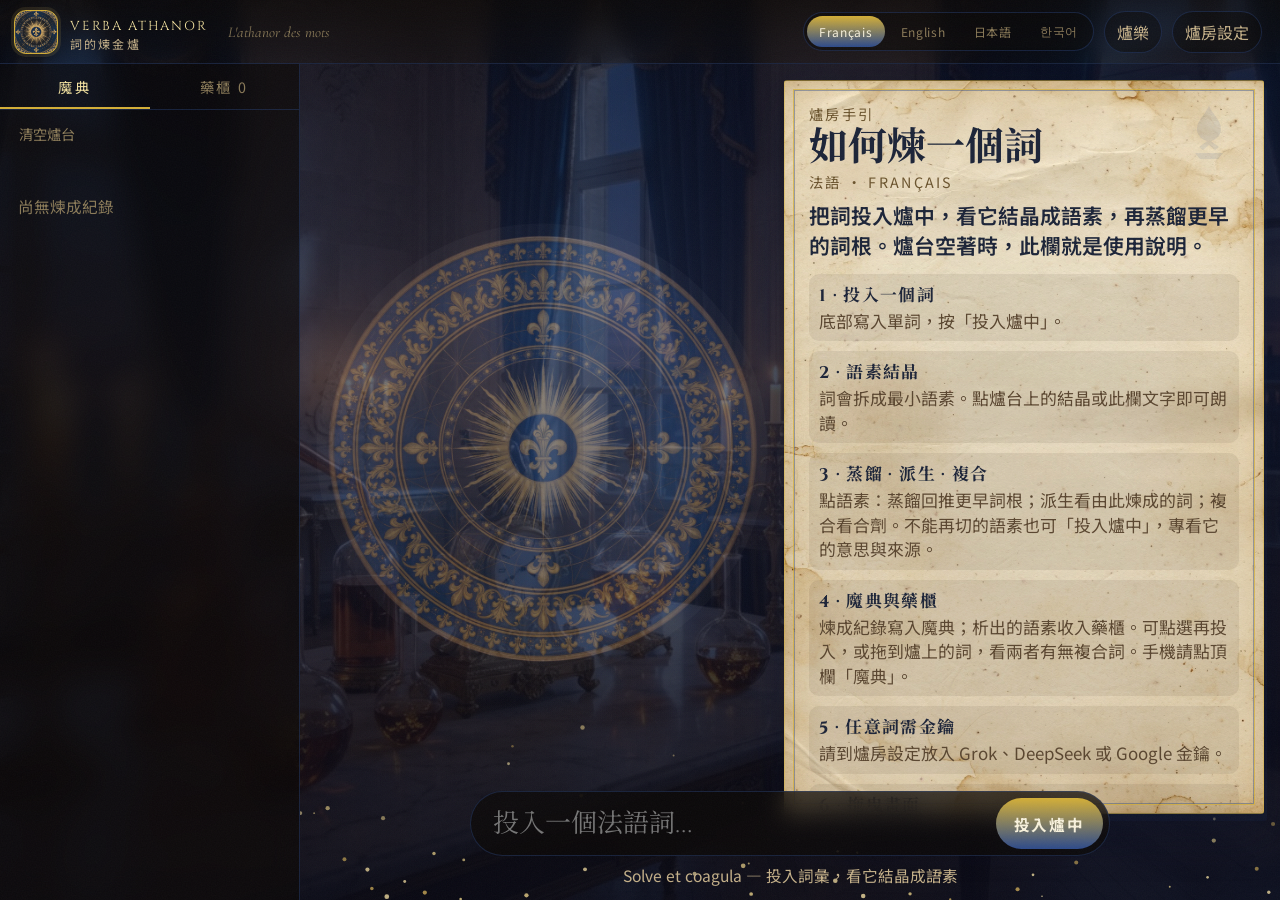
==== commit a922d6d3: "Add files via upload" ====
--- a/index.html
+++ b/index.html
@@ -296,6 +296,40 @@
                 <button type="button" class="icon-btn" id="clear-all-history" data-i18n="settings.clearAllLangs">清空全部語言</button>
               </div>
             </div>
+            <div class="settings-card">
+              <div class="field">
+                <label data-i18n="settings.backupTitle">匯出與匯入</label>
+                <div class="hint" data-i18n="settings.backupLead">備份全部語言的魔典與藥櫃。不含金鑰，也不含爐房設定。合併時加入還沒有的詞和語素；已經寫上的內容保留；只補目前還空白的欄位。</div>
+              </div>
+              <div class="field">
+                <label data-i18n="settings.cloudTitle">雲端資料夾</label>
+                <div class="hint" data-i18n="settings.cloudLead">選 Google 雲端硬碟裡已經同步到這台電腦的一個資料夾。同步寫入 athanor-backup.json，內容是全部語言的魔典與藥櫃。金鑰與爐房設定留在這台。兩台電腦要對同一份檔，請選同一個資料夾，等雲端同步完成再載入。請用 Chrome 或 Edge 開本機網址；直接雙擊 HTML 不能記住資料夾。</div>
+              </div>
+              <p id="cloud-status" class="hint" role="status" aria-live="polite">正在檢查雲端資料夾…</p>
+              <div class="field field-actions backup-actions">
+                <button type="button" class="icon-btn" id="cloud-link" data-i18n="settings.cloudLink">連結資料夾</button>
+                <button type="button" class="btn-gold" id="cloud-sync" data-i18n="settings.cloudSync" disabled>同步到雲端</button>
+                <button type="button" class="icon-btn" id="cloud-load" data-i18n="settings.cloudLoad" disabled>從雲端載入</button>
+                <button type="button" class="icon-btn" id="cloud-unlink" data-i18n="settings.cloudUnlink" disabled>取消連結</button>
+              </div>
+              <div class="field" role="radiogroup" data-i18n-aria="settings.backupMode" aria-label="匯入方式">
+                <label class="check-row">
+                  <input type="radio" name="backup-mode" value="merge" checked>
+                  <span data-i18n="settings.backupMerge">合併：加入新的、跳過重複、補上空白</span>
+                </label>
+                <label class="check-row">
+                  <input type="radio" name="backup-mode" value="replace">
+                  <span data-i18n="settings.backupReplace">覆蓋：換掉檔案裡那些語言的魔典與藥櫃</span>
+                </label>
+                <div class="hint" data-i18n="settings.backupModeCloud">從雲端載入與匯入 JSON 都用這裡選的方式。</div>
+              </div>
+              <div class="field field-actions backup-actions">
+                <button type="button" class="btn-gold" id="backup-export" data-i18n="settings.backupExport">匯出 JSON</button>
+                <button type="button" class="icon-btn" id="backup-import" data-i18n="settings.backupImport">匯入 JSON</button>
+                <input id="backup-file" type="file" accept="application/json,.json" hidden>
+              </div>
+              <p id="backup-report" class="hint" hidden></p>
+            </div>
           </section>
         </div>
       </div>
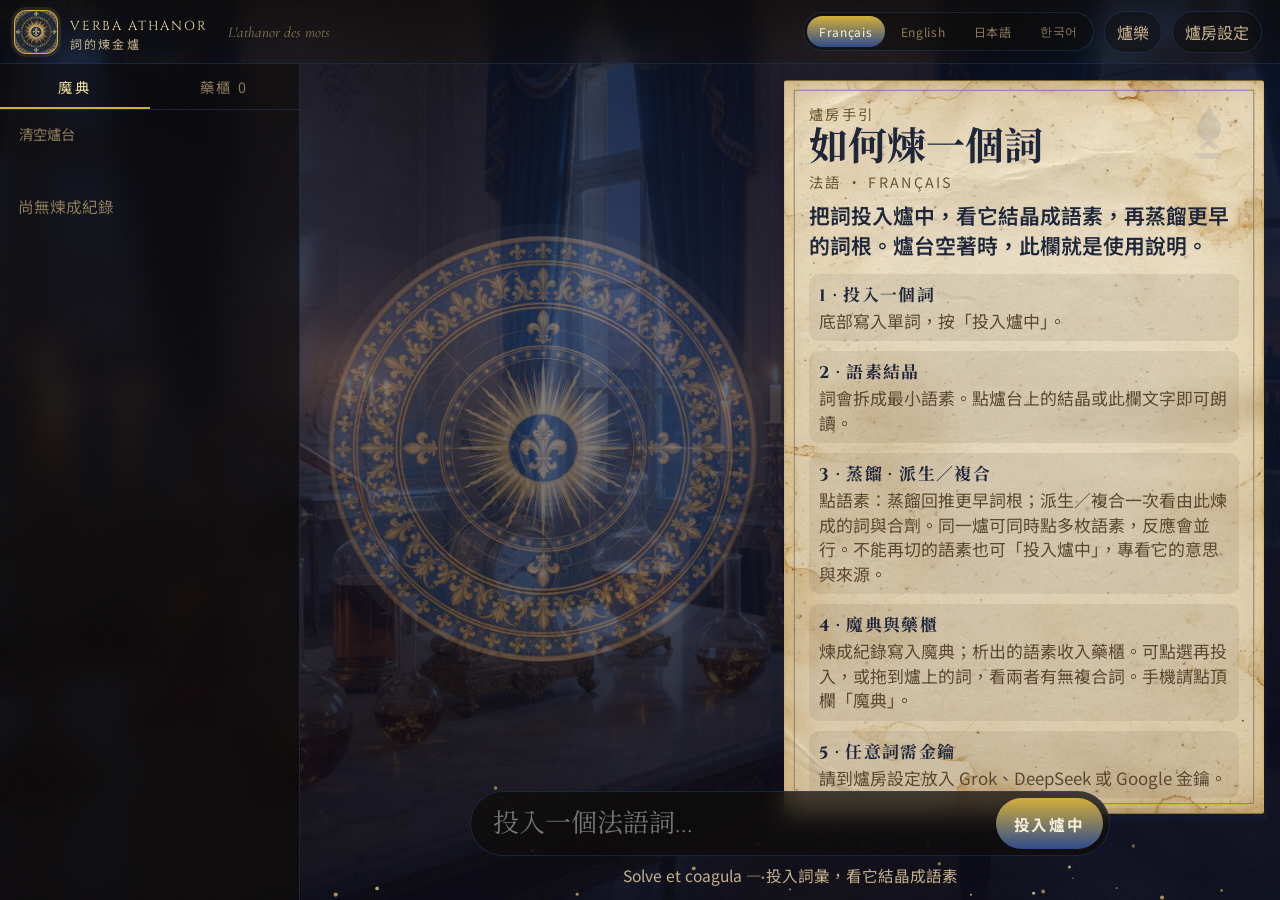
==== commit 929d24ac: "讓 iPad 用檔案讀寫同一份雲端備份。 iPad 沒有資料夾選擇器，所以改為從檔案 App 載入 athanor-backup.json，並用分享存回同一個檔。" ====
--- a/index.html
+++ b/index.html
@@ -303,7 +303,7 @@
               </div>
               <div class="field">
                 <label data-i18n="settings.cloudTitle">雲端資料夾</label>
-                <div class="hint" data-i18n="settings.cloudLead">選 Google 雲端硬碟裡已經同步到這台電腦的一個資料夾。同步寫入 athanor-backup.json，內容是全部語言的魔典與藥櫃。金鑰與爐房設定留在這台。兩台電腦要對同一份檔，請選同一個資料夾，等雲端同步完成再載入。請用 Chrome 或 Edge 開本機網址；直接雙擊 HTML 不能記住資料夾。</div>
+                <div class="hint" id="cloud-lead" data-i18n="settings.cloudLead">選 Google 雲端硬碟裡已經同步到這台電腦的一個資料夾。同步寫入 athanor-backup.json，內容是全部語言的魔典與藥櫃。金鑰與爐房設定留在這台。兩台電腦要對同一份檔，請選同一個資料夾，等雲端同步完成再載入。請用 Chrome 或 Edge 開本機網址；直接雙擊 HTML 不能記住資料夾。</div>
               </div>
               <p id="cloud-status" class="hint" role="status" aria-live="polite">正在檢查雲端資料夾…</p>
               <div class="field field-actions backup-actions">
@@ -311,6 +311,7 @@
                 <button type="button" class="btn-gold" id="cloud-sync" data-i18n="settings.cloudSync" disabled>同步到雲端</button>
                 <button type="button" class="icon-btn" id="cloud-load" data-i18n="settings.cloudLoad" disabled>從雲端載入</button>
                 <button type="button" class="icon-btn" id="cloud-unlink" data-i18n="settings.cloudUnlink" disabled>取消連結</button>
+                <input id="cloud-file" class="file-proxy" type="file" accept=".json,application/json,text/plain">
               </div>
               <div class="field" role="radiogroup" data-i18n-aria="settings.backupMode" aria-label="匯入方式">
                 <label class="check-row">
--- a/css/styles.css
+++ b/css/styles.css
@@ -398,7 +398,8 @@
   mask-image: radial-gradient(closest-side, #000 99.5%, transparent 100%);
 }
 
-.stage.is-casting .circle-art {
+.stage.is-casting .circle-art,
+.stage.is-working .circle-art {
   opacity: 0.62;
   animation-duration: 7s;
   filter: saturate(1.45) brightness(1.12);
@@ -457,6 +458,10 @@
 
 .link-compound {
   stroke: rgba(79, 143, 120, 0.75);
+}
+
+.link-loan {
+  stroke: rgba(90, 122, 168, 0.8);
 }
 
 #nodes {
@@ -570,6 +575,26 @@
   color: var(--parchment);
 }
 
+.loan-meaning {
+  margin: 2px 0 12px;
+  font-size: calc(18px * var(--fs));
+  font-weight: 650;
+  line-height: 1.4;
+  letter-spacing: 0;
+  text-transform: none;
+  color: #2a1c10;
+}
+
+.loan-history {
+  margin: 2px 0 14px;
+  font-size: calc(15px * var(--fs));
+  line-height: 1.6;
+  letter-spacing: 0;
+  text-transform: none;
+  font-style: normal;
+  color: #3d2c1c;
+}
+
 .node:hover,
 .node.is-selected {
   border-color: var(--gold-hot);
@@ -581,6 +606,11 @@
   border-color: var(--verdigris);
   box-shadow: 0 0 0 4px rgba(79, 143, 120, 0.5), 0 0 32px rgba(79, 143, 120, 0.4);
   z-index: 5;
+}
+
+.node.is-busy {
+  box-shadow: 0 0 0 3px rgba(212, 177, 90, 0.45), 0 0 22px rgba(240, 215, 140, 0.35);
+  animation: speak-pulse 1.1s ease-in-out infinite;
 }
 
 .node-morph.from-cabinet {
@@ -1318,6 +1348,15 @@
   grid-column: 2;
 }
 
+.op-btn:not(:has(.op-alch)) {
+  grid-template-columns: 1fr;
+}
+
+.op-btn:not(:has(.op-alch)) .op-name,
+.op-btn:not(:has(.op-alch)) .op-hint {
+  grid-column: 1;
+}
+
 .op-single {
   width: 100%;
   margin-top: 10px;
@@ -1868,12 +1907,58 @@
   justify-items: start;
 }
 
-.field-actions .icon-btn {
+.field-actions .icon-btn,
+.field-actions .btn-gold {
   white-space: normal;
   max-width: 100%;
   height: auto;
   line-height: 1.35;
   text-align: left;
+}
+
+.backup-actions {
+  display: flex;
+  flex-wrap: wrap;
+  gap: 8px;
+  align-items: center;
+}
+
+.backup-actions .btn-gold,
+.backup-actions .icon-btn {
+  text-align: center;
+}
+
+.backup-actions .icon-btn[hidden],
+.backup-actions .btn-gold[hidden] {
+  display: none !important;
+}
+
+.file-proxy {
+  position: fixed;
+  width: 1px;
+  height: 1px;
+  margin: -1px;
+  padding: 0;
+  overflow: hidden;
+  clip: rect(0, 0, 0, 0);
+  border: 0;
+  opacity: 0;
+}
+
+#cloud-status {
+  overflow-wrap: anywhere;
+  margin: 0 0 12px;
+}
+
+.btn-gold:disabled {
+  opacity: 0.45;
+  cursor: default;
+  pointer-events: none;
+}
+
+.backup-actions .check-row,
+.field .check-row + .check-row {
+  margin-top: 8px;
 }
 
 .icon-btn:disabled {
